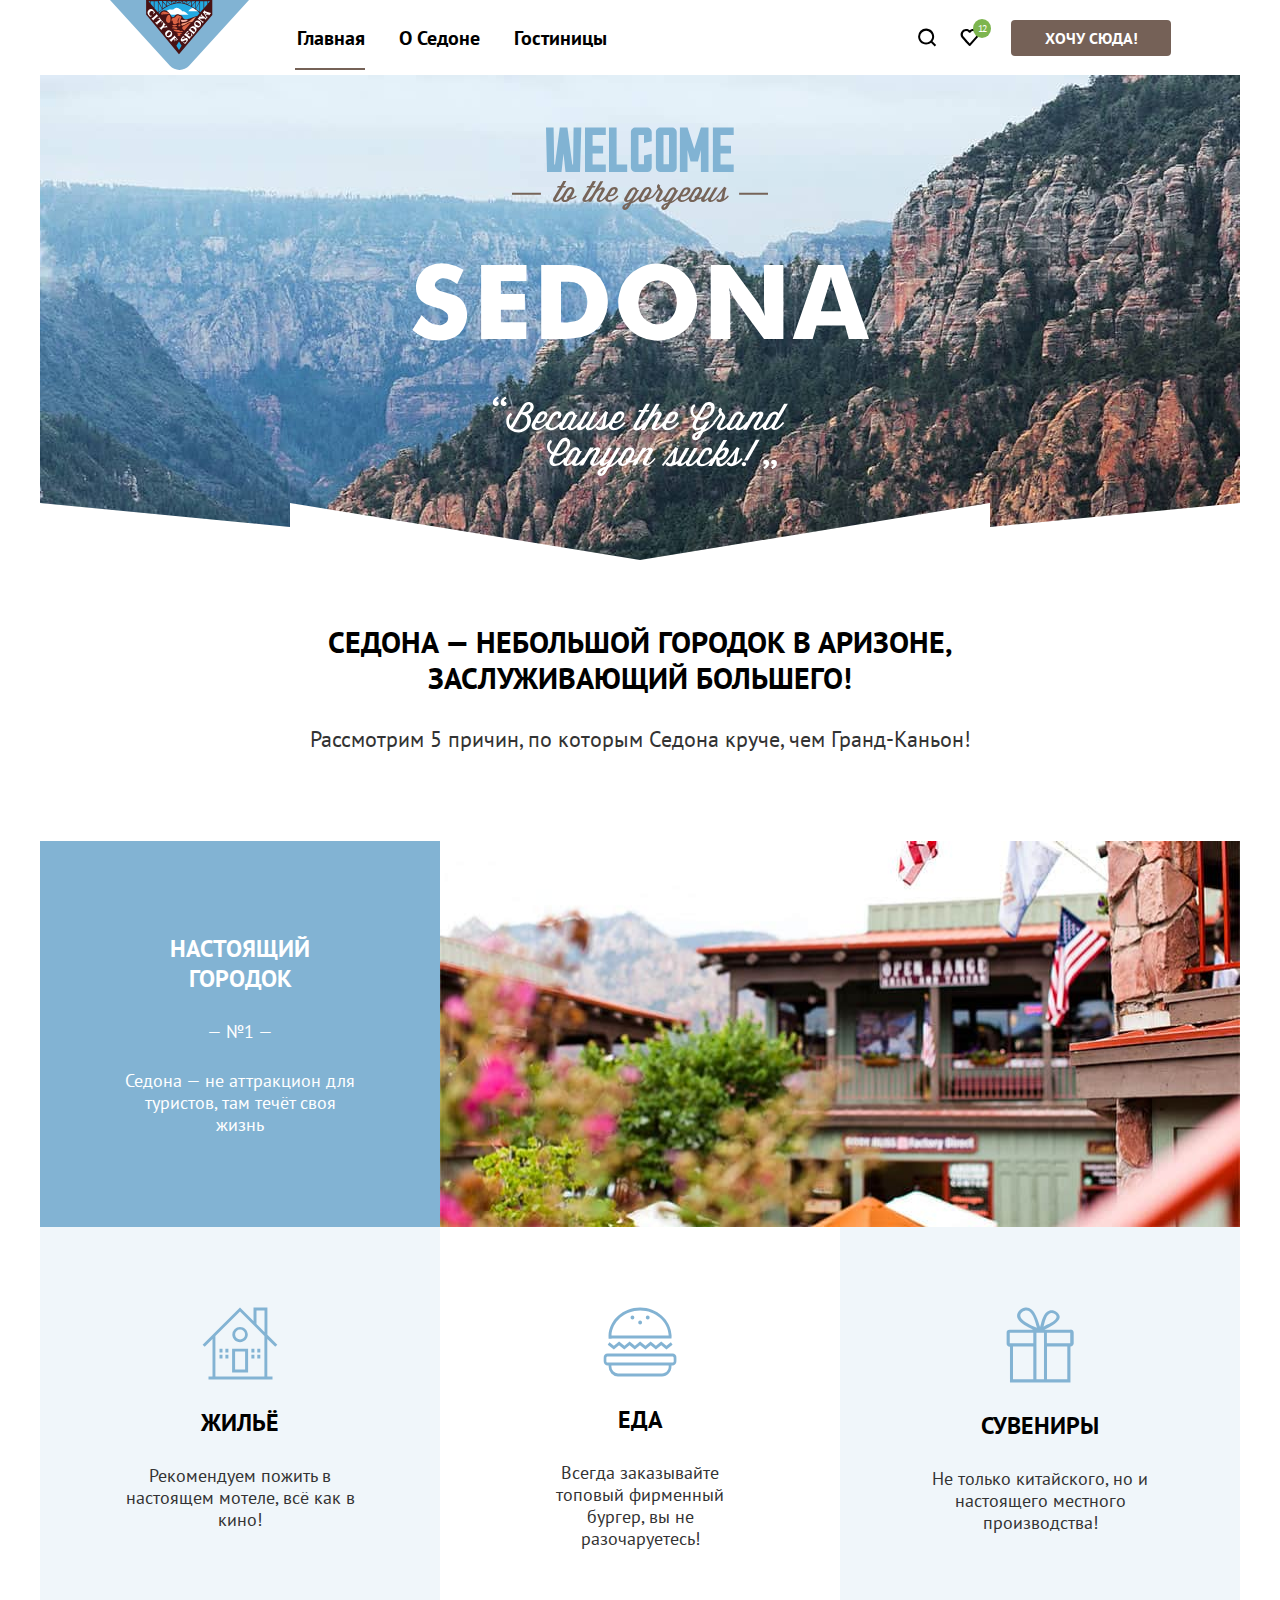
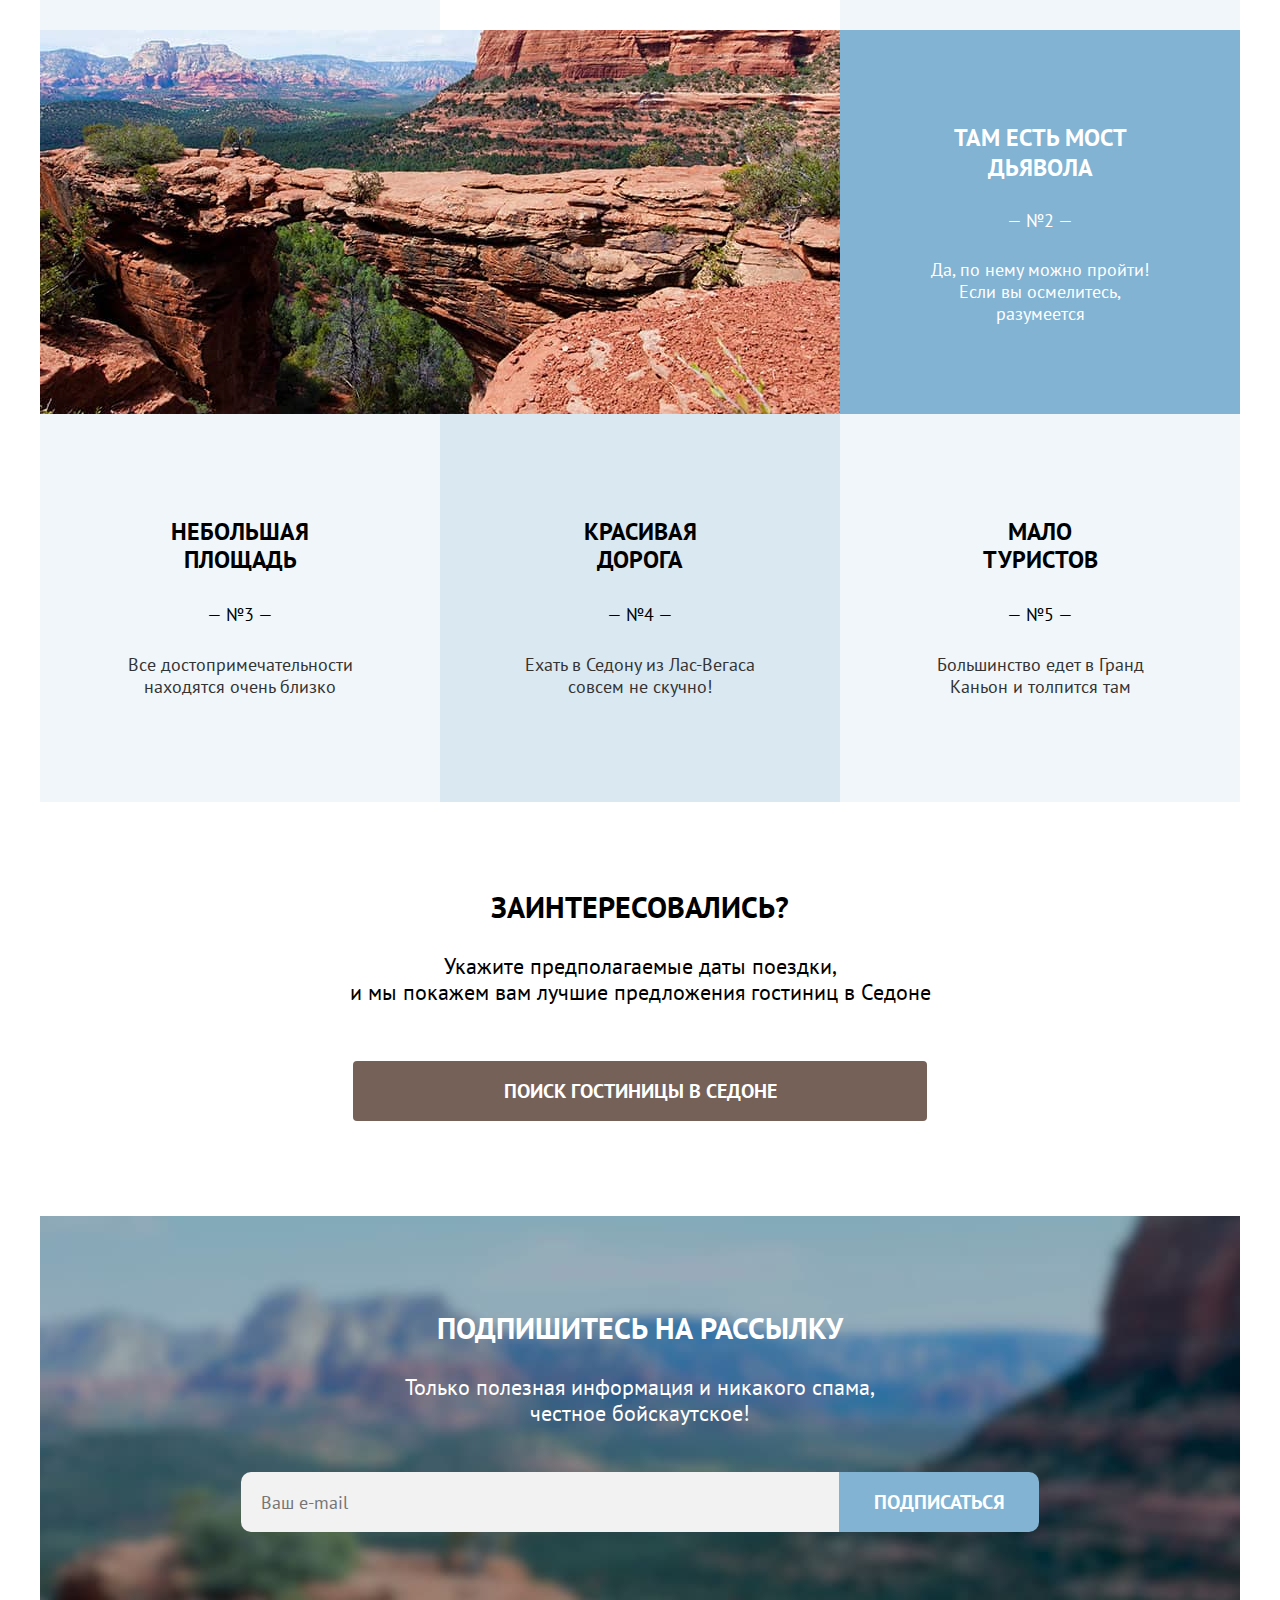
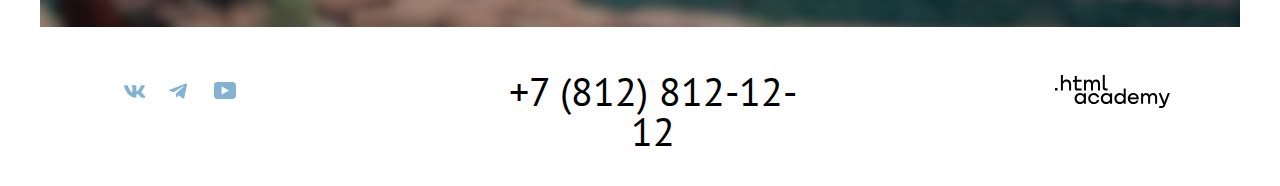
==== 9/index.html @ 60983fd1 ":heavy_check_mark: Сборка #9" ====
<!DOCTYPE html>
<html lang="ru">

<head>
  <meta charset="utf-8">
  <title>HTML Academy: Седона</title>
  <link rel="stylesheet" href="styles/styles.css">
  <link rel="icon" href="../1934689-sedona-34/images/favico.ico/favicon.ico"> <!-- 32×32 -->
  <base href="https://htmlacademy-htmlcss.github.io/1934689-sedona-34/9/">
</head>

<body>

  <!--Шапка-->
  <header class="page-header">

    <!--Навигация-->
    <nav class="navigation">
      <div class="navigation-logo">
        <a href="index.html">
          <span class="visually-hidden">
            логотип-ссылка-на-главную
          </span>

          <!--Лого-->
          <img class="header-logo" src="images/header/logo.svg" title="Логотип-город-седона" width="139" height="70">
        </a>
      </div>
      <ul class="navigation-list">
        <li class="navigation-item">
          <a class="navigation-link navigation-link-current" href="index.html">Главная</a>
        </li>
        <li class="navigation-item">
          <a class="navigation-link" href="about.html">О Седоне</a>
        </li>
        <li class="navigation-item">
          <a class="navigation-link" href="catalog.html">Гостиницы</a>
        </li>
      </ul>
      <ul class="navigation-list navigation-user">
        <li class="navigation-item">
          <a class="navigation-link" href="#">
            <span class=" visually-hidden">Поиск</span>
          </a>
        </li>
        <li class="navigation-item">
          <a class="navigation-link" href="#">
            <span class="link-favorite-amount">
              12
            </span>
            <span class=" visually-hidden">
              Нравится
            </span>
          </a>
        </li>
        <li>
          <a class="button button-navigation" href="#">Хочу сюда!</a>
        </li>
      </ul>
    </nav>
  </header>

  <main class="main-index main-container ">
    <div class="page-container">

      <!--Херо-->

      <div class="index-background" width="1200" height="485">

        <!--Главный заголовок-->

        <h1 class="visually-hidden">Город Седона</h1>

        <img class="main-welcome" src="images/main/hero/welcome.svg" alt="Welcome" width="188" height="46">
        <img class="main-to-the-gorgeus" src="images/main/hero/gorgeous.svg" alt="to-the-gorgeus" width="256"
          height="29">
        <img class="main-sedona" src="images/main/hero/sedona.svg" alt="sedona-becouse-the-grand-canyon-sucks!"
          width="457" height="213">
      </div>

      <!--Приемущества-->
      <section class="adventages-sedona">
        <h2 class="visually-hidden">Преимущества</h2>
        <h3 class="hero-adventages-heading">Седона — небольшой городок в Аризоне,<br>
          заслуживающий большего!</h3>
        <p class="hero-adventages-text">Рассмотрим 5 причин, по которым Седона круче, чем Гранд-Каньон!</p>
        <ol class="adventages-list">
          <li class="adventages adventages-background">
            <div class="adventages-text">
              <h3 class="adventages-title">Настоящий городок</h3>
              <span class="adventages-symbol">— №1 —</span>
              <p class="adventages-description">Седона — не аттракцион для туристов, там течёт своя жизнь</p>
            </div>
            <img class="adventages-photo" src="images/main/Adventages-real-town.jpg" title="улицы города Седона"
              width="800" height="386">
          </li>

          <!--Особенности-->

          <ul class="adventages-features-list">
            <li class="adventages-features-item">
              <img class="features-icon" src="images/main/adventages-icon/housing.svg" title="Жилье" width="76"
                height="73">
              <h3 class="features-title">Жильё</h3>
              <p class="features-description">Рекомендуем пожить в настоящем мотеле,
                всё как в кино!
              </p>
            </li>
            <li class="adventages-features-item">
              <img class="features-icon" src="images/main/adventages-icon/food.svg" title="Еда" width="74" height="70">
              <h3 class="features-title">Еда</h3>
              <p class="features-description">Всегда заказывайте
                топовый фирменный бургер, вы не разочаруетесь!</p>

            </li>
            <li class="adventages-features-item">
              <img class="features-icon" src="images/main/adventages-icon/souvenirs.svg" title="Сувениры" width="68s"
                height="76">
              <h3 class="features-title">Сувениры</h3>
              <p class="features-description">Не только китайского,
                но и настоящего местного производства!
              </p>
            </li>
          </ul>

          <!--Приемущества-->

          <li class="adventages adventages-background">
            <img class="adventages-photo" src="images/main/Adventages-devil's-bridge.jpg"
              title="скального образования в виде моста" width="800" height="384">
            <div class="adventages-text">
              <h3 class="adventages-title">Там есть
                мост дьявола</h3>
              <span class="adventages-symbol">— №2 —</span>
              <p class=" adventages-description">Да, по нему можно пройти! Если вы осмелитесь, разумеется</p>
            </div>
          </li>
          <div class="adventages-black">
            <li class="adventages adventages-item">
              <h3 class="adventages-title-black">Небольшая
                площадь</h3>
              <span class=" adventages-symbol-black">— №3 —</span>
              <p class="adventages-description-black">Все достопримечательности находятся очень близко</p>
            </li>
            <li class="adventages adventages-item">
              <h3 class="adventages-title-black">Красивая<br>
                дорога</h3>
              <span class="adventages-symbol-black">— №4 —</span>
              <p class="adventages-description-black">Ехать в Седону из Лас-Вегаса совсем не скучно!</p>
            </li>
            <li class="adventages adventages-item">
              <h3 class="adventages-title-black">Мало<br>
                туристов</h3>
              <span class="adventages-symbol-black">— №5 —</span>
              <p class="adventages-description-black">Большинство едет в Гранд Каньон и толпится там</p>
            </li>
          </div>
        </ol>
      </section>

      <!--Поиск гостиницы-->

      <section class="Search-hotel">
        <h2 class="Search-hotel-title">Заинтересовались?</h2>
        <p class="Search-hotel-description">Укажите предполагаемые даты поездки,<br>
          и мы покажем вам лучшие предложения гостиниц в Седоне</p>
        <button class="button-hotel-search button">поиск гостиницы в седоне</button>
      </section>

      <!--Подписка-->

      <section class="subscription" width="1200" height="411">
        <h2 class="subscription-title">Подпишитесь на рассылку</h2>
        <p class="subscription-description">Только полезная информация и никакого спама, честное бойскаутское!</p>
        <form class="subscription-form" action="https://echo.htmlacademy.ru/" method="post">
          <label class="visually-hidden" for="subscription-email">Емеил</label>
          <input class="subscription-email" type="email" id="subscription-email" name="subscription-email"
            placeholder="Ваш e-mail">
          <button class="subscription-button" type="submit" name="submit-button"
            value="Подписаться">Подписаться</button>
        </form>
      </section>
    </div>
  </main>

  <!--Подвал-->

  <footer class="page-footer">
    <div class="footer-container">
      <div class="footer-social">
        <ul class="footer-social-list">
          <li class="footer-social-item">
            <a class="footer-social-link" href="#">
              <svg class="footer-social-ico" aria-hidden="true" focusable="false" width="22" height="15" fill="none"
                viewBox="0 0 25 15" xmlns="http://www.w3.org/2000/svg">
                <path fill-rule="evenodd" clip-rule="evenodd"
                  d="M23.4 1.4c.2-.5 0-.9-.7-.9H20c-.6 0-1 .3-1.1.7 0 0-1.3 3.2-3.2 5.3-.7.6-1 .8-1.3.8-.1 0-.4-.2-.4-.7V1.4c0-.6-.2-.9-.7-.9H9.2c-.5 0-.7.3-.7.6 0 .6 1 .8 1 2.5v3.8c0 .8-.1 1-.5 1-.9 0-3-3.2-4.3-6.9-.3-.7-.5-1-1.2-1H1c-.8 0-.9.3-.9.7 0 .7.9 4.1 4.1 8.6 2.2 3 5.3 4.7 8 4.7 1.7 0 2-.4 2-1v-2.3c0-.8 0-.9.6-.9.4 0 1 .2 2.6 1.7 1.8 1.7 2.1 2.5 3.1 2.5H23c.8 0 1.2-.4 1-1.1-.3-.7-1.1-1.8-2.3-3L20 8.5c-.4-.5-.3-.7 0-1.1 0 0 3.2-4.4 3.5-6Z"
                  fill="currentColor" />
              </svg>
              <span class="visually-hidden">Вконтакте</span>
            </a>
          </li>
          <li class="footer-social-item">
            <a class="footer-social-link" href="#">
              <svg class="footer-social-ico" aria-hidden="true" focusable="false" width="18" height="16" fill="none"
                viewBox="0 0 18 16" xmlns="http://www.w3.org/2000/svg">
                <path
                  d="M16.8.6.8 6.7c-1 .5-1 1-.2 1.4l4.1 1.2 9.5-6c.5-.2.9 0 .5.2l-7.6 7-.3 4.2c.4 0 .6-.2.8-.4l2-2 4.1 3c.8.5 1.3.3 1.5-.6L18 1.9C18.2.8 17.5.3 16.8.6Z"
                  fill="currentColor" />
              </svg>
              <span class="visually-hidden">Телеграмм</span>
            </a>
          </li>
          <li class="footer-social-item">
            <a class="footer-social-link" href="#">
              <svg class="footer-social-ico" aria-hidden="true" focusable="false" width="22" height="17" fill="none"
                viewBox="0 0 22 17" xmlns="http://www.w3.org/2000/svg">
                <path
                  d="M18.6 0H3.2C1.3 0 0 1.6 0 3.4v10c0 2 1.3 3.6 3.2 3.6h15.6c1.7 0 3.2-1.6 3.2-3.4V3.4C21.8 1.6 20.5 0 18.6 0Zm-11 12.5v-8l7.4 4-7.3 4Z"
                  fill="currentColor" />
              </svg>
              <span class="visually-hidden">Ютуб</span>
            </a>
          </li>

        </ul>
      </div>
      <div class="footer-contacts">
        <a class="footer-contacts-phone" href="tel:+78128121212">+7 (812) 812-12-12</a>
      </div>
      <a class="footer-logo" href="https://htmlacademy.ru/">
        <svg class="footer-logo-ico" aria-hidden="true" focusable="false" title="логотоип htmlacademy"
          alt="логотип html academy" width="115" height="33" viewBox="0 0 115 33" fill="none"
          xmlns="http://www.w3.org/2000/svg">
          <path
            d="M0 12.9v2.6h2.5v-2.6H0ZM11.6 4.5c-1.6 0-2.8.7-3.6 1.7h-.1V0h-2v15.5h2v-5.3c0-2.1 1.3-3.6 3.3-3.6 1.8 0 2.9 1.4 2.9 3.2v5.7h2V9.4c.1-3-1.8-4.9-4.5-4.9ZM26.6 4.8h-4.8V1.1h-2v3.8h-1.9v2h1.9v6c0 1.7 1 2.7 2.7 2.7h4.1v-2h-3.7c-.7 0-1.1-.4-1.1-1.1V6.8h4.8v-2ZM41.1 4.6c-1.6 0-2.9.8-3.5 2.1h-.1c-.6-1.2-1.8-2.1-3.4-2.1-1.4 0-2.5.8-3.1 1.8h-.1V4.8H29v10.6h2V10c0-2 1-3.5 2.6-3.5 1.5 0 2.4 1 2.4 2.6v6.3h2V9.8c0-2.4 1.4-3.3 2.6-3.3 1.5 0 2.4 1 2.4 2.6v6.3h2V8.9c.1-2.5-1.4-4.3-3.9-4.3ZM47.8 12.7c0 1.7 1 2.7 2.8 2.7h2v-2h-1.7c-.7 0-1.1-.4-1.1-1.1V0h-2v12.7ZM28.9 19.7c-.9-1.1-2.2-1.8-3.9-1.8-3.1 0-5.4 2.3-5.4 5.6s2.3 5.6 5.4 5.6c1.8 0 3-.8 3.8-1.9h.1v1.6h2V18.2h-2v1.5Zm-3.6 7.4c-2.2 0-3.6-1.6-3.6-3.6s1.4-3.6 3.6-3.6 3.6 1.6 3.6 3.6c0 1.9-1.4 3.6-3.6 3.6ZM44.2 22c-.5-2.4-2.6-4.1-5.4-4.1a5.4 5.4 0 0 0-5.6 5.6c0 3.1 2.2 5.6 5.6 5.6 2.8 0 4.9-1.8 5.4-4.2h-2.1a3.4 3.4 0 0 1-3.3 2.3c-2.2 0-3.6-1.6-3.6-3.6s1.4-3.6 3.6-3.6c1.6 0 2.8 1 3.3 2.2h2.1V22ZM55.1 19.7c-.9-1.1-2.2-1.8-3.9-1.8-3.1 0-5.4 2.3-5.4 5.6s2.3 5.6 5.4 5.6c1.8 0 3-.8 3.8-1.9h.1v1.6h2V18.2h-2v1.5Zm-3.6 7.4c-2.2 0-3.6-1.6-3.6-3.6s1.4-3.6 3.6-3.6 3.6 1.6 3.6 3.6c0 1.9-1.5 3.6-3.6 3.6ZM68.7 19.8c-.9-1.1-2.2-1.9-3.9-1.9-3.1 0-5.4 2.3-5.4 5.6s2.2 5.6 5.4 5.6c1.7 0 3-.8 3.8-1.8h.1v1.5h2V13.4h-2v6.4Zm-3.6 7.3c-2.2 0-3.6-1.6-3.6-3.6s1.4-3.6 3.6-3.6 3.6 1.6 3.6 3.6c-.1 2-1.5 3.6-3.6 3.6ZM78.3 17.9c-3.3 0-5.5 2.5-5.5 5.6 0 3 2.1 5.6 5.5 5.6 2.5 0 4.5-1.3 5.2-3.6h-2.1c-.5 1-1.6 1.6-3 1.6-1.9 0-3.3-1.3-3.4-2.9h8.8c.2-3.6-2-6.3-5.5-6.3Zm0 1.9c1.7 0 3 1 3.3 2.6h-6.5c.3-1.5 1.5-2.6 3.2-2.6ZM98.2 17.9c-1.6 0-2.9.8-3.6 2h-.1c-.6-1.2-1.8-2-3.4-2-1.4 0-2.5.7-3.1 1.8v-1.5h-1.9v10.6h2v-5.4c0-2 1-3.4 2.6-3.5 1.5 0 2.4 1 2.4 2.6v6.3h2v-5.6c0-2.4 1.4-3.3 2.6-3.3 1.5 0 2.4 1 2.4 2.6v6.3h2v-6.5c.1-2.6-1.4-4.4-3.9-4.4ZM109.4 27l-3.6-8.9h-2.2l4.8 11.6c-.3.9-.7 1.2-1.7 1.2h-2.5v2h2.5c1.8 0 2.8-.8 3.5-2.6l4.7-12.2h-2.1l-3.4 8.9Z"
            fill="currentColor" />
        </svg>
      </a>
    </div>
  </footer>

  <!--Modal window-->

  <div class="modal-container modal-container-close">
    <div class="modal modal-search">
      <button class="modal-close-button">
        <span class="visually-hidden">Закрыть</span>
      </button>
      <section class="search-form">
        <h2 class="modal-title">Поиск гостиницы в седоне</h2>
        <form class="form-search form-search-show" action="https://echo.htmlacademy.ru" method="post">
          <p class="search-item">
            <label class="title-search" for="search-date-arrival">Дата заезда:</label>
            <input type="text" name="date-arrival" id="search-date-arrival" placeholder="Укажите дату"
              value="1 сентября 2022">
          </p>
          <p class="error-date-arrival">Мы не можем отправить вас в прошлое</p>
          <p class="search-item">
            <label class="title-search" for="search-date-departure">Дата выезда:</label>
            <input type="text" name="date-departure" id="search-date-departure" placeholder="Укажите дату"
              value="1 сентября 2022">
          </p>
          <p class="correct-date-arrival">На эти даты есть свободные номера. Пока есть.</p>

          <div class="quantity-items">
            <p class="quantity-item">
              <label class="title-quantity" for="quantity-field-adults">Взрослые:</label>
            <div class="button-quantity">
              <button class="minus" type="button" aria-label="Уменьшить количество взрослых"></button>

              <input class="total-quantity total-quantity-adults" type="text" name="quantity-adults"
                id="quantity-field-adults" placeholder="2">
              <button class="plus plus-adults" type="button" aria-label="Увеличить количество взрослых"></button>
            </div>
            </p>
            <p class="quantity-item">
              <span class="title-quantity title-quantity-icon">
                <label class="title-quantity quantity-children" for="quantity-field-children">Дети:</label>
                <span class="tooltip">
                  <button class="tooltip-toggle" type="button" aria-labelledby="tooltip-label">
                    <svg class="tooltip-icon" width="3" height="12" viewBox="0 0 3 12" fill="none"
                      xmlns="http://www.w3.org/2000/svg">
                      <path fill-rule="evenodd" clip-rule="evenodd"
                        d="M0.114258 0H2.11426V2H0.114258V0ZM2.11426 12H0.114258V3H2.11426V12Z" fill="currentColor" />
                    </svg>
                  </button>
                  <span class="tooltip-text" role="tooltip" id="tooltip-label">Укажите количество детей, которые будут с
                    вами, возраст которых
                    от 6
                    до 18 лет. Дети до 6 лет размещаются бесплатно.</span>
                </span>
              </span>
            <div class="button-quantity button-quantity-children">
              <button class="minus" type="button" aria-label="Уменьшить количество детей"></button>

              <input class="total-quantity" type="text" name="quantity-children" id="quantity-field-children"
                placeholder="1">
              <button class="plus" type="button" aria-label="Увеличить количество детей"></button>
            </div>

          </div>
          <button class="search-button" type="submit">Найти</button>
        </form>
      </section>
    </div>
  </div>

</body>

</html>
---- 9/styles/styles.css ----
/*
* Prefixed by https://autoprefixer.github.io
* PostCSS: v8.4.14,
* Autoprefixer: v10.4.7
* Browsers: last 4 version
*/

@font-face {
  font-family: "PT Sans";
  font-style: normal;
  font-weight: 400;
  src: url("../fonts/ptsans-400.woff2") format("woff2");
  font-display: swap;
}

@font-face {
  font-family: "PT Sans";
  font-style: normal;
  font-weight: 700;
  src: url("../fonts/ptsans-700.woff2") format("woff2");
  font-display: swap;
}

html {
  height: 100%;
}
body {
  margin: 0;
  display: -webkit-box;
  display: -ms-flexbox;
  display: flex;
  -webkit-box-orient: vertical;
  -webkit-box-direction: normal;
  -ms-flex-direction: column;
  flex-direction: column;
  min-height: 100%;
  font-family: "PT Sans", sans-serif;
  font-size: 18px;
  line-height: 22px;
  color: #333333;
  background-color: #ffffff;
}
h1 {
  margin: 0;
  padding: 0;
}
form input {
  font-family: inherit;
}
form button {
  font-family: inherit;
}
.visually-hidden {
  position: absolute;
  width: 1px;
  height: 1px;
  margin: -1px;
  padding: 0;
  border: 0;
  clip: rect(0 0 0 0);
  overflow: hidden;
}

/* Хедер */

.page-header {
  color: #000000;
  background-color: #ffffff;
}

.navigation-logo {
  display: block;
  z-index: 1;
  width: 140px;
  margin-left: 70px;
}

/*Навигация */

.navigation {
  display: -webkit-box;
  display: -ms-flexbox;
  display: flex;
  width: 1200px;
  min-height: 65px;
  margin: 0 auto;
  padding: 0;
}
.navigation-user {
  margin-left: auto;
  margin-right: 70px;
}

.navigation-list {
  display: -webkit-box;
  display: -ms-flexbox;
  display: flex;
  -ms-flex-wrap: wrap;
  flex-wrap: wrap;
  -webkit-box-align: center;
  -ms-flex-align: center;
  align-items: center;
  width: 600px;
  margin: 0;
  margin-left: 36px;
  padding: 0;
  list-style-type: none;
}
.navigation-user {
  -webkit-box-pack: right;
  -ms-flex-pack: right;
  justify-content: right;
  margin-right: 58px;
}

.navigation-user .navigation-link {
  max-width: 18px;
  max-height: 18px;
}

.navigation-link:hover {
  opacity: 0.6;
}
.navigation-link .nvigaton-item:focus,
.navigation-link:active {
  opacity: 0.2;
}

.nvigaton-item {
  margin-right: auto;
}

.navigation-user .navigation-item:nth-child(1) .navigation-link {
  display: block;
  background-image: url("../images/header/search.svg");
  background-repeat: no-repeat;
  background-position: center;
  margin-right: 8px;
}

.navigation-user .navigation-item:nth-child(2) .navigation-link {
  display: block;
  position: relative;
  background-image: url("../images/header/favorite.svg");
  background-repeat: no-repeat;
  background-position: center;
  margin-right: 25px;
}

.link-favorite-amount {
  position: absolute;
  background-color: #7db54f;
  border-radius: 50%;
  font-family: "PT Sans", sans-serif;
  font-style: normal;
  font-weight: 400;
  font-size: 10px;
  line-height: 13px;
  text-align: center;
  left: 21px;
  color: #ffffff;
  padding: 3px 5px;
  letter-spacing: -0.1em;
  margin-top: -19px;
}

.navigation-link {
  position: relative;
  display: block;
  padding: 19px 12px;
  padding-right: 22px;
  font-family: "PT Sans", sans-serif;
  font-size: 20px;
  line-height: 26px;
  font-weight: 700;
  text-align: center;
  color: #000000;
  background-color: #ffffff;
  text-decoration: none;
}

.navigation-link-current::before {
  position: absolute;
  width: 68px;
  left: 10px;
  right: 305px;
  top: 62px;
  height: 0px;
  border: 1px solid #756257;
  background-color: #756257;
  content: "";
}

.navigation-link-hotels-current::before {
  position: absolute;
  width: 91px;
  top: 63px;
  height: 0px;
  border: 1px solid #756257;
  background-color: #756257;
  content: "";
}

.button {
  display: inline-block;
  padding: 8px 15px;
  background-color: #756157;
  font-family: inherit;
  font-weight: 700;
  font-size: 16px;
  line-height: 20px;
  -webkit-box-align: center;
  -ms-flex-align: center;
  align-items: center;
  text-align: center;
  color: #ffffff;
  background-color: #000000;
  border: none;
  text-decoration: none;
  text-transform: uppercase;
  cursor: pointer;
}

.button-navigation {
  display: inline-block;
  width: 130px;
  height: 20px;
  font-family: "PT Sans", sans-serif;
  font-size: 16px;
  line-height: 20px;
  font-weight: 700;
  -webkit-box-align: center;
  -ms-flex-align: center;
  align-items: center;
  text-align: center;
  color: #ffffff;
  background: #756157;
  text-decoration: none;
  border-radius: 4px;
  text-transform: uppercase;
  margin-right: 11px;
}

.button:hover {
  background: #615048;
}

.button:focus {
  background: #615048;
}

.button:active {
  color: rgba(255, 255, 255, 0.3);
  background: #756157;
}

.button:disabled {
  background: #e5e5e5;
}

.button:disabled:hover {
  background: #e5e5e5;
  outline: none;
  cursor: default;
}

/*Основная страница*/

.main-container {
  -webkit-box-flex: 1;
  -ms-flex-positive: 1;
  flex-grow: 1;
}

.page-container {
  width: 1200px;
  margin: 0 auto;
}

/* Промо */

.index-background {
  position: relative;
  width: 1200px;
  height: 485px;
  color: #000000;
  background-image: url("../images/main/hero/index-background.jpg");
  background-color: #ffffff;
  background-size: 100% auto;
  background-repeat: no-repeat;
  margin-bottom: 64px;
}
.index-background::after {
  position: absolute;
  width: 100%;
  height: 57px;
  background-image: url("../images/main/hero/mask-for-hero.svg");
  bottom: 0;
  background-size: contain;
  background-repeat: no-repeat;
  content: "";
}

.main-welcome {
  display: block;
  margin: 0 auto;
  padding-top: 52px;
  margin-bottom: 8px;
}

.main-to-the-gorgeus {
  display: block;
  margin: 0 auto;
  margin-bottom: 53px;
}

.main-sedona {
  display: block;
  margin: 0 auto;
  padding-bottom: 26px;
}

.adventages-sedona {
  color: #000000;
  background-color: #ffffff;
}

.hero-adventages-heading {
  font-family: "PT Sans", sans-serif;
  font-style: normal;
  font-size: 30px;
  line-height: 36px;
  font-weight: 700;
  text-align: center;
  text-transform: uppercase;
  color: #000000;
  margin: 0;
  padding-bottom: 32px;
}

.hero-adventages-text {
  font-family: "PT Sans", sans-serif;
  font-style: normal;
  font-size: 22px;
  line-height: 23px;
  font-weight: 400;
  text-align: center;
  color: #333333;
  margin: 0;
  padding-bottom: 90px;
}

/*Приемущества белый текст на голубом фоне*/

.adventages {
  display: -webkit-box;
  display: -ms-flexbox;
  display: flex;
  margin: 0;
  padding: 0;
  list-style-type: none;
}

.adventages-list {
  margin: 0;
  padding: 0;
  text-align: center;
  color: #ffffff;
}

.adventages-background {
  color: #ffffff;
  background-color: #82b3d3;
}

.adventages-text {
  padding: 89px 85px;
}

.adventages-title {
  width: 230px;
  font-family: "PT Sans", sans-serif;
  font-style: normal;
  font-size: 24px;
  line-height: 30px;
  font-weight: 700;
  text-align: center;
  text-transform: uppercase;
  color: #ffffff;
  margin: 0;
  padding-top: 4px;
  padding-bottom: 27px;
}

.adventages-symbol {
  font-family: "PT Sans", sans-serif;
  font-style: normal;
  font-weight: 400;
  text-align: center;
  color: #ffffff;
  width: 230px;
}

.adventages-description {
  font-family: "PT Sans", sans-serif;
  font-style: normal;
  font-weight: 400;
  text-align: center;
  color: #ffffff;
  width: 230px;
  margin: 0;
  padding-top: 27px;
}

/*Особенности */

.adventages-features-list {
  display: -webkit-box;
  display: -ms-flexbox;
  display: flex;
  flex-wrap: wrap;
  width: 1200px;
  text-align: center;
  color: #000000;
  margin: 0;
  padding: 0;
  list-style-type: none;
  background-color: rgba(131, 179, 211, 0.12);
}

.adventages-features-item {
  margin: 0;
  padding: 80px 85px;
}

.adventages-features-item:nth-child(2n) {
  color: #000000;
  background-color: #ffffff;
  margin: 0;
  padding: 80px 85px;
}

.features-icon {
  padding-bottom: 24px;
}

.features-title {
  font-family: "PT Sans", sans-serif;
  font-style: normal;
  width: 230px;
  height: 28px;
  margin: 0;
  font-size: 24px;
  line-height: 28px;
  font-weight: 700;
  text-align: center;
  text-transform: uppercase;
  color: #000000;
  padding-bottom: 28px;
}

.features-description {
  flex-wrap: wrap;
  font-family: "PT Sans", sans-serif;
  font-style: normal;
  width: 230px;
  min-height: 63px;
  font-weight: 400;
  text-align: center;
  color: #333333;
  margin: 0;
  padding: 0;
}

/*приемущества черный текст на белом*/

.adventages-black {
  display: -webkit-box;
  display: -ms-flexbox;
  display: flex;
  -webkit-box-orient: horizontal;
  -webkit-box-direction: normal;
  -ms-flex-direction: row;
  flex-direction: row;
  margin: 0 auto;
  padding: 0;
  text-align: center;
  color: #000000;
  width: 1200px;
  background-color: rgba(131, 179, 211, 0.12);
}

.adventages-item {
  -webkit-box-orient: vertical;
  -webkit-box-direction: normal;
  -ms-flex-direction: column;
  flex-direction: column;
  width: 400px;
  margin: 0;
  padding: 104px 85px;
}

.adventages-item:nth-child(2n) {
  color: #000000;
  background-color: rgba(131, 179, 211, 0.2);
  margin: 0;
  padding: 104px 85px;
}

.adventages-title-black {
  width: 230px;
  height: 56px;
  font-family: "PT Sans", sans-serif;
  font-style: normal;
  font-size: 24px;
  line-height: 28px;
  font-weight: 700;
  text-align: center;
  text-transform: uppercase;
  color: #000000;
  margin: 0;
  padding-bottom: 30px;
}
.adventages-symbol-black {
  width: 230px;
  height: 22px;
  font-family: "PT Sans", sans-serif;
  font-style: normal;
  font-weight: 400;
  text-align: center;
  color: #000000;
}

.adventages-description-black {
  width: 230px;
  font-family: "PT Sans", sans-serif;
  font-style: normal;
  font-weight: 400;
  text-align: center;
  color: #333333;
  margin: 0;
  padding-top: 28px;
}

/*Поиск гостиницы*/

.Search-hotel {
  width: 1200px;
  height: 414px;
}

.Search-hotel-title {
  font-family: "PT Sans", sans-serif;
  font-style: normal;
  font-size: 30px;
  line-height: 36px;
  font-weight: 700;
  text-align: center;
  text-transform: uppercase;
  color: #000000;
  margin: 0;
  padding-top: 87px;
  padding-bottom: 28px;
}

.Search-hotel-description {
  font-family: "PT Sans", sans-serif;
  font-style: normal;
  font-size: 22px;
  line-height: 26px;
  font-weight: 400;
  text-align: center;
  color: #000000;
  margin: 0;
  padding-bottom: 56px;
}

.button-hotel-search {
  display: block;
  margin: 0 auto;
  font-family: "PT Sans", sans-serif;
  font-style: normal;
  font-size: 20px;
  line-height: 36px;
  font-weight: 700;
  text-align: center;
  -webkit-box-align: center;
  -ms-flex-align: center;
  align-items: center;
  text-transform: uppercase;
  color: #ffffff;
  width: 574px;
  padding: 12px 15px;
  background: #756157;
  border-radius: 4px;
  border: none;
  margin-bottom: 90px;
  cursor: pointer;
}

/*Подписка на рассылку*/

.subscription {
  display: block;
  width: 1200px;
  height: 411px;
  margin: 0 auto;
  color: #000000;
  background-image: url("../images/main/background.jpg");
  background-color: #ffffff;
  background-size: 100% auto;
  background-repeat: no-repeat;
  padding: 0;
  margin: 0;
}

.subscription-title {
  font-family: "PT Sans", sans-serif;
  font-style: normal;
  font-size: 30px;
  line-height: 36px;
  font-weight: 700;
  text-align: center;
  text-transform: uppercase;
  color: #ffffff;
  padding-top: 94px;
  padding-bottom: 28px;
  margin: 0;
}

.subscription-description {
  width: 475px;
  font-family: "PT Sans", sans-serif;
  font-style: normal;
  font-size: 22px;
  line-height: 26px;
  font-weight: 400;
  text-align: center;
  color: #ffffff;
  margin: 0 auto;
  padding-bottom: 46px;
}

.subscription-form {
  display: block;
  margin: 0 auto;
  text-align: center;
  padding: 0;
}

.subscription-email {
  width: 600px;
  height: 21px;
  font-family: "PT Sans", sans-serif;
  font-style: normal;
  font-weight: 400;
  font-size: 18px;
  line-height: 21px;
  color: #000000;
  background: #f2f2f2;
  border-radius: 10px 0px 0px 10px;
  padding: 20px 20px 19px;
  border: none;
  background: #f2f2f2;
  margin-right: -47px;
  outline: none;
}

.subscription-button {
  font-size: 20px;
  line-height: 36px;
  font-family: "PT Sans", sans-serif;
  font-style: normal;
  font-weight: 700;
  text-align: center;
  color: #ffffff;
  text-transform: uppercase;
  width: 200px;
  height: 60px;
  background-color: #82b3d3;
  border-radius: 0px 10px 10px 0px;
  border: none;
  cursor: pointer;
  padding: 0;
}

.subscription-button:hover {
  background: #68a2ca;
}

.subscription-button:focus {
  background: #68a2ca;
}

.subscription-button:active {
  color: rgba(255, 255, 255, 0.3);
  background: #82b3d3;
}

.subscription-button:disabled {
  background: #e5e5e5;
}

.subscription-button:disabled:hover {
  background: #e5e5e5;
  outline: none;
  cursor: default;
}

/*Подвал основной страницы*/

.footer-container {
  display: -webkit-box;
  display: -ms-flexbox;
  display: flex;
  width: 1209px;
  margin: 0 auto;
}

.footer-social {
  width: 198px;
  padding-top: 55px;
  padding-left: 88px;
  padding-bottom: 48px;
}

.footer-contacts-phone {
  display: inline-block;
  max-width: 400px;
  margin-left: 250px;
  margin-right: 236px;
  font-family: "PT Sans", sans-serif;
  font-style: normal;
  font-size: 40px;
  line-height: 40px;
  font-weight: 400;
  text-align: center;
  text-transform: uppercase;
  color: #000000;
  text-decoration: none;
  width: 331px;
  padding-top: 44px;
  padding-bottom: 35px;
}
.footer-contacts-phone:hover {
  color: #756157;
}

.footer-contacts-phone:focus {
  color: #756157;
}

.footer-contacts-phone:active {
  color: rgba(117, 97, 87, 0.3);
}

.footer-logo {
  display: inline-block;
  width: 115px;
  height: 34px;
  margin-left: auto;
  padding-top: 48px;
  padding-bottom: 38px;
  padding-right: 75px;
  color: #000000;
}

.footer-logo-ico:hover {
  color: #756157;
}
.footer-logo-ico:focus {
  color: #756157;
}

.footer-logo-ico:active {
  color: rgba(117, 97, 87, 0.3);
}

.modal-container {
  position: fixed;
  top: 0;
  left: 0;
  display: -webkit-box;
  display: -ms-flexbox;
  display: flex;
  width: 100%;
  height: 100%;
  background-color: rgba(0, 0, 0, 0.8);
}

/* Открытие и закрытие модального окна*/

.modal-container-close {
  display: none;
}

.modal {
  position: relative;
  margin: auto;
  background: #ffffff;
  -webkit-box-shadow: 0px 25px 50px rgba(0, 0, 0, 0.15);
  box-shadow: 0px 25px 50px rgba(0, 0, 0, 0.15);
  border-radius: 30px;
}

.modal-search {
  width: 715px;
}

/*modal-close-button*/

.modal-close-button {
  position: absolute;
  padding: 0;
  top: 0;
  right: 0;
  width: 53px;
  height: 53px;
  background-color: #f2f2f2;
  border-radius: 50%;
  border: none;
  background-image: url("../images/modal/modal-close.svg");
  background-repeat: no-repeat;
  background-position: center;
  cursor: pointer;
  margin-top: 80px;
  margin-right: 70px;
}

.modal-close-button:hover {
  background-color: #e6e6e6;
}

.modal-close-button:focus {
  background-color: #e6e6e6;
  border: 3px solid #83b3d3;
}

.modal-close-button:active {
  opacity: 0.3;
}

/*modal-title*/

.modal-title {
  margin: 86px 111px 62px 68px;
  font-family: "PT Sans", sans-serif;
  font-style: normal;
  font-weight: 700;
  font-size: 30px;
  line-height: 36px;
  text-transform: uppercase;
  color: #000000;
}

/*modal-form-content*/

.search-item {
  position: relative;
  display: -webkit-box;
  display: -ms-flexbox;
  display: flex;
  -webkit-box-pack: justify;
  -ms-flex-pack: justify;
  justify-content: space-between;
  width: 577px;
  margin: 0 auto;
  margin-bottom: 10px;
}

.title-search {
  width: 158px;
  padding-right: 20px;
  -ms-flex-item-align: center;
  -ms-grid-row-align: center;
  align-self: center;
  font-family: "PT Sans", sans-serif;
  font-style: normal;
  font-weight: 700;
  font-size: 19px;
  line-height: 26px;
  text-transform: capitalize;
  color: #000000;
}

.search-item input {
  display: block;
  width: 420px;
  height: 45px;
  padding-left: 19px;
  padding-right: 42px;
  font-family: "PT Sans", sans-serif;
  font-style: normal;
  font-weight: 400;
  font-size: 18px;
  line-height: 21px;
  -webkit-box-align: center;
  -ms-flex-align: center;
  align-items: center;
  color: #000000;
  border: none;
  background: #f2f2f2;
  background-image: url("../images/modal/modal-calendar.svg");
  background-repeat: no-repeat;
  background-position: center right 15px;
  border: 3px solid transparent;
  border-radius: 4px;
}

.search-item input:hover {
  background-color: #e6e6e6;
}

.search-item input:focus {
  border-color: #83b3d3;
  outline: none;
}

.search-item input:focus:not(:-moz-placeholder-shown) {
  border-color: #000000;
}

.search-item input:focus:not(:-ms-input-placeholder) {
  border-color: #000000;
}

.search-item input:focus:not(:placeholder-shown) {
  border-color: #000000;
}

/* Скрыты по умолчанию ошибка и корректный водд */

.error-date-arrival {
  width: 400px;
  margin: auto 255px;
  margin-bottom: 6px;
  font-family: "PT Sans", sans-serif;
  font-style: normal;
  font-weight: 400;
  font-size: 16px;
  line-height: 21px;
  display: -webkit-box;
  display: -ms-flexbox;
  display: flex;
  -webkit-box-align: end;
  -ms-flex-align: end;
  align-items: flex-end;
  color: #ff5757;
  visibility: hidden;
}

.correct-date-arrival {
  width: 400px;
  margin: auto 255px;
  margin-bottom: 10px;
  font-family: "PT Sans", sans-serif;
  font-style: normal;
  font-weight: 400;
  font-size: 16px;
  line-height: 21px;
  -webkit-box-align: end;
  -ms-flex-align: end;
  align-items: flex-end;
  color: #333333;
  visibility: hidden;
}

.quantity-items {
  display: -webkit-box;
  display: -ms-flexbox;
  display: flex;
  width: 577px;
  margin: 0 auto;
  margin-bottom: 40px;
}

.title-quantity-icon {
  position: relative;
}

.quantity-item {
  display: -webkit-box;
  display: -ms-flexbox;
  display: flex;
  width: 135px;
  height: 50px;
  margin: 0;
}

.quantity-item:nth-child(2) {
  position: relative;
}

/*tooltip*/

.tooltip {
  position: absolute;
  margin-left: 54px;
  height: 54px;
  width: 25px;
  height: 25px;
  border-radius: 50%;
  background-color: #83b3d3;
}

.tooltip-toggle {
  border: none;
  background-color: transparent;
  padding: 0;
  margin: 0;
  display: block;
}

.tooltip-icon {
  position: absolute;
  top: 0;
  left: 0;
  bottom: 0;
  right: 0;
  margin: auto;
  width: 15px;
  height: 15px;
  color: #ffffff;
  display: block;
  margin: auto;
}

.tooltip-toggle:hover .tooltip-icon {
  color: #ffffff;
}

.tooltip-text {
  background-color: #242424;
  color: #ffffff;
  font-size: 14px;
  line-height: 17px;
  font-weight: normal;
  text-transform: none;
  padding: 5px 8px;
  border-radius: 8px;
  display: block;
  width: 160px;
  position: absolute;
  top: 100%;
  margin-bottom: 6px;
  left: 50%;
  -webkit-transform: translateX(-50%);
  -ms-transform: translateX(-50%);
  transform: translateX(-50%);
  z-index: 1;
  display: none;
}

.tooltip-toggle:hover + .tooltip-text,
.tooltip-toggle:focus + .tooltip-text {
  display: block;
}

.tooltip-text:after {
  content: "";
  background-image: url("../images/modal/modal-corner.svg");
  width: 20px;
  height: 6px;
  position: absolute;
  bottom: 100%;
  left: 0;
  right: 0;
  margin-left: auto;
  margin-right: auto;
}

.title-quantity {
  font-family: "PT Sans";
  font-style: normal;
  font-weight: 700;
  font-size: 20px;
  line-height: 26px;
  display: -webkit-box;
  display: -ms-flexbox;
  display: flex;
  -webkit-box-align: center;
  -ms-flex-align: center;
  align-items: center;
  text-transform: capitalize;
  color: #000000;
  margin-right: 20px;
}
.title-quantity-icon {
  margin-left: 56px;
  margin-right: 42px;
}

/*button quantity*/

.button-quantity {
  position: relative;
  display: -webkit-box;
  display: -ms-flexbox;
  display: flex;
  width: 133px;
  height: 50px;
  background: #f2f2f2;
  border-radius: 4px;
  margin-left: 25px;
}

.button-quantity-children {
  margin-left: 20px;
}

.button-quantity button {
  top: 0;
  left: 0;
  bottom: 0;
  right: 0;
  margin: auto;
  width: 25px;
  height: 25px;
  border: none;
  background: transparent;
  border: 3px solid transparent;
  border-radius: 4px;
  cursor: pointer;
  opacity: 0.3;
}
.button-quantity button:hover {
  opacity: 1;
}
.button-quantity button:focus {
  border-color: #83b3d3;
  outline: none;
}
.button-quantity button:active {
  border-color: transparent;
  opacity: 0.2;
}

.button-quantity input {
  display: block;
  width: 38px;
  height: 48px;
  background-color: #f2f2f2;
  text-align: center;
  border: none;
  background: transparent;
}

.minus {
  position: relative;
}

.minus::before {
  position: absolute;
  content: "";
  top: 0;
  left: 0;
  bottom: 0;
  right: 0;
  margin: auto;
  width: 13px;
  height: 1px;
  background-color: #a9a9a9;
}

.plus {
  position: relative;
}

.plus::before {
  position: absolute;
  content: "";
  top: 0;
  left: 0;
  bottom: 0;
  right: 0;
  margin: auto;
  width: 13px;
  height: 1px;
  background-color: #a9a9a9;
}

.plus::after {
  position: absolute;
  content: "";
  top: 0;
  left: 0;
  bottom: 0;
  right: 0;
  margin: auto;
  width: 13px;
  height: 1px;
  background-color: #a9a9a9;
  -webkit-transform: rotate(90deg);
  -ms-transform: rotate(90deg);
  transform: rotate(90deg);
}

.search-button {
  display: block;
  width: 575px;
  height: 60px;
  margin: 0 auto;
  font-family: "PT Sans", sans-serif;
  font-style: normal;
  font-weight: 700;
  font-size: 20px;
  line-height: 36px;
  -webkit-box-align: center;
  -ms-flex-align: center;
  align-items: center;
  text-align: center;
  text-transform: uppercase;
  background: #83b3d3;
  border-radius: 10px;
  color: #ffffff;
  border-radius: 10px;
  border: none;
  cursor: pointer;
  margin-bottom: 70px;
}

.search-button:hover {
  background: #68a2ca;
}

.search-button:focus {
  background: #68a2ca;
  border: 3px solid #756257;
  border-radius: 10px;
}

.search-button:active {
  background-color: #68a2ca;
  border: 3px solid #ffffff;
  color: #ffffff;
  opacity: 0.3;
}

/*Страница Каталога*/

.filter-background {
  flex-wrap: wrap;
  width: 1200px;
  min-height: 403px;
  margin: 0 auto;
  color: #000000;
  background-image: url("../images/catalog/filtres/filtr-catalog.jpg");
  background-color: #ffffff;
  background-size: cover;
  background-repeat: no-repeat;
}

/*Фильтр каталога*/

.inner-filters {
  display: -webkit-box;
  display: -ms-flexbox;
  display: flex;
  margin: 0;
  padding: 0;
}

.inner-filtres-title {
  font-family: "PT Sans", sans-serif;
  font-style: normal;
  width: 495px;
  height: 78px;
  margin-left: 70px;
  font-size: 60px;
  font-weight: 700;
  line-height: 78px;
  -webkit-box-align: center;
  -ms-flex-align: center;
  align-items: center;
  color: #ffffff;
  margin: 0;
  padding: 0;
  padding-top: 35px;
  margin-left: 70px;
  margin-bottom: 10px;
}

.filtres-breadcrambs {
  display: -webkit-box;
  display: -ms-flexbox;
  display: flex;
  width: 110px;
  margin: 0;
  margin-left: 72px;
  padding: 0;
  list-style-type: none;
  margin-bottom: 40px;
  background-image: url("../images/catalog/catalog-arrow/arrow-breadcrambs.svg");
  background-repeat: no-repeat;
  background-size: 6px 8px;
  background-position: center left 22px;
}

.filtres-breadcrambs-item {
  width: 110px;
  font-family: "PT Sans", sans-serif;
  font-style: normal;
  font-size: 16px;
  line-height: 22px;
  font-weight: 400;
  color: #ffffff;
}

.Home-ico {
  padding-right: 10px;
  cursor: pointer;
}

.breadcrambs-link-hotels {
  width: 72px;
  padding-left: 10px;
  cursor: pointer;
}

.breadcrambs-link:hover {
  color: rgba(255, 255, 255, 0.6);
}

.breadcrambs-link:focus {
  color: #ffffff;
}

.breadcrambs-link:active {
  color: rgba(255, 255, 255, 0.3);
}

/*Чекбокс*/

.catalog-filter {
  display: -webkit-box;
  display: -ms-flexbox;
  display: flex;
  padding: 0;
  margin: 0;
}

.left-catalog-filter {
  display: -ms-grid;
  display: grid;
  -ms-grid-columns: 150px 70px 150px;
  grid-template-columns: 150px 150px;
  gap: 70px;
  margin: 0 176px 0 70px;
}

.right-catalog-filter {
  display: -ms-grid;
  display: grid;
  -ms-grid-columns: 288px 70px 160px;
  grid-template-columns: 288px 160px;
  gap: 70px;
  margin-right: 70px;
}
.catalog-filter-group {
  padding: 0;
  width: 220px;
  border: none;
}

.group-type {
  margin-right: 176px;
}

.catalog-filter-title {
  font-family: "PT Sans", sans-serif;
  font-style: normal;
  font-size: 20px;
  line-height: 26px;
  font-weight: 700;
  text-transform: capitalize;
  color: #ffffff;
  margin-bottom: 28px;
  margin-left: -4px;
}

.catalog-filter-list {
  padding: 0;
  margin: 0;
  list-style-type: none;
  margin-left: -1px;
}

.catalog-filter-item {
  font-family: "PT Sans", sans-serif;
  font-style: normal;
  font-weight: 400;
  margin-bottom: 15px;
  color: #ffffff;
}

.filter-item-last {
  padding: 0;
  margin: 0;
}

/*Control*/

.control {
  position: relative;
  display: block;
  margin: 0;
  padding: 0;
  font-weight: 400;
  color: #ffffff;
  padding-left: 40px;
}

/*Mark*/

.control-mark {
  position: absolute;
  top: 1px;
  left: -2px;
  width: 20px;
  height: 20px;
  border-radius: 4px;
  background: #ffffff;
}
.control-input[type="checkbox"]:checked + .control-mark {
  position: absolute;
  width: 12px;
  height: 10px;
  background-image: url("../images/catalog/filtres/cheked.svg");
  background-repeat: no-repeat;
  background-position: center left 5px;
  top: 1px;
  left: -2px;
  width: 20px;
  height: 20px;
  border-radius: 4px;
}

.control:hover .control-mark {
  background: rgba(255, 255, 255, 0.6);
  border-radius: 4px;
}

.control-input:focus + .control-mark {
  background: rgba(255, 255, 255, 0.6);
  outline: 3px solid #83b3d3;
}

.control-input:disabled + .control-mark {
  background: #ffffff;
}

/*probe*/
.control-radio {
  position: relative;
  display: block;
  margin: 0;
  padding: 0;
  font-weight: 400;
  color: #ffffff;
  padding-left: 40px;
}

.control-mark-radio {
  position: absolute;
  top: 1px;
  left: -2px;
  width: 20px;
  height: 20px;
  border-radius: 50%;
  background: #ffffff;
}
.control-input-radio[type="radio"]:checked + .control-mark-radio {
  position: absolute;
  width: 12px;
  height: 10px;
  background-image: url("../images/catalog/filtres/Ellipse-chaked.svg");
  background-repeat: no-repeat;
  background-position: center center;
  top: 1px;
  left: -2px;
  width: 20px;
  height: 20px;
}

.control-radio:hover .control-mark-radio {
  background: rgba(255, 255, 255, 0.6);
}

.control-input-radio:focus + .control-mark-radio {
  background: rgba(255, 255, 255, 0.6);
  outline: 3px solid #83b3d3;
}

.control-inpu-radio:disabled + .control-mark-radio {
  background: #ffffff;
}

/*Label*/

.control-label {
  width: 62px;
  font-weight: 400;
}

.catalog-filter-price {
  padding: 0;
  margin: 0;
  width: 288px;
  height: 148px;
  border: none;
}

.filter-price-title {
  font-family: "PT Sans", sans-serif;
  font-style: normal;
  font-weight: 700;
  font-size: 20px;
  line-height: 26px;
  text-transform: capitalize;
  color: #ffffff;
  padding-inline: 0;
  border: none;
  margin-left: -4px;
}

/*Range*/

.range-scale {
  position: relative;
  height: 4px;
  margin-top: 29px;
  margin-left: -5px;
  border: 4px;
  background-color: rgba(255, 255, 255, 0.3);
}

.range-bar {
  position: absolute;
  height: 4px;
  background-color: #ffffff;
}

.range-toggle {
  position: absolute;
  width: 20px;
  height: 20px;
  background: #ffffff;
  border: none;
  border-radius: 5px;
  cursor: pointer;
}

.range-toggle:hover {
  background: #ffffff;
  -webkit-box-shadow: 0px 4px 10px rgba(0, 0, 0, 0.25);
  box-shadow: 0px 4px 10px rgba(0, 0, 0, 0.25);
  border-radius: 5px;
}

.range-toggle:focus {
  background: #ffffff;
  border: 3px solid #83b3d3;
  -webkit-box-shadow: 0px 4px 10px rgba(0, 0, 0, 0.25);
  box-shadow: 0px 4px 10px rgba(0, 0, 0, 0.25);
  border-radius: 5px;
  outline: none;
}

.range-toggle:active {
  background: #ffffff;
  border: 2px solid #83b3d3;
  -webkit-box-shadow: 0px 7px 15px rgba(0, 0, 0, 0.4);
  box-shadow: 0px 7px 15px rgba(0, 0, 0, 0.4);
  border-radius: 5px;
}

.toggle-min {
  top: -8px;
  left: 0;
}

.toggle-max {
  top: -8px;
  right: -10px;
}

/*range input*/

.range-wrapper-inputs {
  display: -webkit-box;
  display: -ms-flexbox;
  display: flex;
  -webkit-box-pack: center;
  -ms-flex-pack: center;
  justify-content: center;
  margin-top: 32px;
  margin-left: -10px;
}

.catalog-filter-label {
  position: relative;
  color: #ffffff;
  display: -webkit-box;
  display: -ms-flexbox;
  display: flex;
}
.input-left:hover,
.input-right:hover {
  opacity: 0.6;
}
.input-left:focus,
.input-right:focus {
  outline: none;
  -webkit-box-shadow: 0px 0px 0px 3px #81b3d2;
  box-shadow: 0px 0px 0px 3px #81b3d2;
  z-index: 1;
}

.input-left:active,
.input-right:active {
  background: #756257;
}

.range-input {
  width: 122px;
  padding: 13px 0 9px;
  font: inherit;
  color: #ffffff;
  background-color: transparent;
  border: 2px solid #ffffff;
  -webkit-appearance: textfield;
  -moz-appearance: textfield;
  appearance: textfield;
}

.input-left {
  border-radius: 4px 0 0 4px;
  padding-left: 16px;
}

.input-right {
  border-radius: 0 4px 4px 0;
  padding-left: 17px;
}

.input-title-left {
  position: absolute;
  right: 14px;
  bottom: 14px;
  opacity: 0.3;
}
.input-title-right {
  position: absolute;
  right: 15px;
  bottom: 13px;
  opacity: 0.3;
}

.range-input::-webkit-outer-spin-button,
.range-input::-webkit-inner-spin-button {
  -webkit-appearance: none;
  appearance: none;
  margin: 0;
}

.filter-buttons {
  display: -webkit-box;
  display: -ms-flexbox;
  display: flex;
  -webkit-box-orient: vertical;
  -webkit-box-direction: normal;
  -ms-flex-direction: column;
  flex-direction: column;
  -webkit-box-pack: center;
  -ms-flex-pack: center;
  justify-content: center;
}

.catalog-filter-button {
  display: inline-block;
  width: 160px;
  font-family: "PT Sans", sans-serif;
  font-style: normal;
  font-size: 16px;
  line-height: 20px;
  font-weight: 700;
  text-align: center;
  text-transform: uppercase;
  color: #ffffff;
  background-color: #82b3d3;
  height: 48px;
  border-radius: 4px;
  padding: 11px 15px;
  margin-top: 60px;
  margin-bottom: -4px;
  margin-left: -4px;
}

.catalog-filter-button:hover {
  background: #68a2ca;
}

.catalog-filter-button:focus {
  background: #68a2ca;
}

.catalog-filter-button:active {
  background: #82b3d3;
  color: rgba(255, 255, 255, 0.3);
}

.catalog-filter-buttonn:disabled {
  background: #e5e5e5;
}

.catalog-filter-button:disabled:hover {
  background: #e5e5e5;
  outline: none;
  cursor: default;
}

.button-reset {
  width: 160px;
  padding: 5px 30px;
  border: 0;
  margin-top: 15px;
  /*прозрачный фон кнопки для "Сбросить"*/
  background-color: rgba(28, 28, 28, 0);
  font-family: "PT Sans", sans-serif;
  font-style: normal;
  font-size: 16px;
  line-height: 20px;
  font-weight: 400;
  text-align: center;
  color: #ffffff;
  border: 3px solid transparent;
  border-radius: 4px;
  cursor: pointer;
  margin-left: -4px;
}

.button-reset:hover {
  color: #ffffff;
  opacity: 0.6;
}

.button-reset:focus {
  color: #ffffff;
}

.button-reset:active {
  color: #ffffff;
  border-color: #83b3d3;
  opacity: 0.3;
}

/*Гостиниц найдено*/

.result-filtres {
  display: -webkit-box;
  display: -ms-flexbox;
  display: flex;
  -webkit-box-orient: vertical;
  -webkit-box-direction: normal;
  -ms-flex-direction: column;
  flex-direction: column;
  margin: 0;
  padding: 0;
}

.result-filtres-sort-icon {
  width: 160px;
  margin: 0;
  padding: 50px 70px 56px;
}
.result-filtres-sort {
  display: -webkit-box;
  display: -ms-flexbox;
  display: flex;
  list-style-type: none;
}

.result-amont-found-hotels {
  width: 338px;
  font-family: "PT Sans", sans-serif;
  font-style: normal;
  font-size: 30px;
  line-height: 36px;
  font-weight: 700;
  text-align: center;
  text-transform: uppercase;
  color: #000000;
  padding: 63px 192px 81px 72px;
  margin: 0;
}

.select-control {
  font-family: "PT Sans", sans-serif;
  font-style: normal;
  font-weight: 400;
  font-size: 18px;
  line-height: 21px;
  width: 290px;
  height: 50px;
  border: 2px solid #e5e5e5;
  border-radius: 4px;
  margin-top: 54px;
  margin-right: 78px;
  padding: 14px 97px 14px 18px;
  cursor: pointer;
  -webkit-appearance: none;
  -moz-appearance: none;
  appearance: none;
  background-image: url("../images/catalog/catalog-arrow/list-arrow\ .svg");
  background-repeat: no-repeat;
  background-size: 12px 8px;
  background-position: center right 20px;
}

.select-control:hover {
  border: 2px solid #82b3d3;
}

.select-control:focus {
  outline: none;
  border: 2px solid #68a2ca;
}

.select-control:active {
  outline: none;
  border: 2px solid #3f5e72;
}

.select-control:disabled {
  background: #e5e5e5;
  color: rgba(0, 0, 0, 0.3);
}

.select-control:disabled:hover {
  background: #e5e5e5;
  outline: none;
  cursor: default;
}

.card-grid-togle {
  display: -webkit-box;
  display: -ms-flexbox;
  display: flex;
  -webkit-box-align: center;
  -ms-flex-align: center;
  align-items: center;
  -webkit-box-pack: center;
  -ms-flex-pack: center;
  justify-content: center;
  width: 44px;
  height: 44px;
  border: 2px solid #e5e5e5;
  border-radius: 4px;
  margin-right: 8px;
  margin-top: 54px;
  background: #ffffff;
}

.card-grid-togle-current {
  outline: none;
  border: 2px solid #000000;
}

.card-grid-togle:hover {
  border: 2px solid #000000;
}
.card-grid-togle:focus {
  outline: none;
  border: 2px solid #68a2ca;
}
.card-grid-togle:active {
  border: 2px solid #000000;
}

/*Карточки отелей*/

.hotel-card-list {
  display: -ms-grid;
  display: grid;
  -ms-grid-columns: 340px 18px 340px 18px 340px;
  grid-template-columns: repeat(3, 340px);
  padding: 0;
  margin: 0;
  margin-bottom: 82px;
  margin-left: 92px;
  -webkit-column-gap: 18px;
  -moz-column-gap: 18px;
  column-gap: 18px;
  row-gap: 38px;
}

.hotel-card {
  display: -ms-grid;
  display: grid;
  -ms-grid-columns: 140px 16px 140px;
  grid-template-columns: repeat(2, 140px);
  gap: 16px;
}
.hotel-card-link {
  grid-column: 1 / -1;
  text-decoration: none;
  width: 300px;
}

.hotel-card-image {
  -o-object-fit: contain;
  object-fit: contain;
  margin-bottom: 12px;
}

.hotel-card-title {
  font-family: "PT Sans", sans-serif;
  font-style: normal;
  font-size: 24px;
  line-height: 28px;
  font-weight: 700;
  color: #000000;
  margin: 0;
}

.hotel-card-type {
  -ms-grid-column: 1;
  -ms-grid-column-span: 1;
  grid-column: 1 / 2;
  -ms-grid-row: 2;
  -ms-grid-row-span: 1;
  grid-row: 2 / 3;
  width: 140px;
  font-family: "PT Sans", sans-serif;
  font-style: normal;
  font-weight: 400;
  color: #333333;
  padding: 0;
  margin: 0;
}

.hotel-card-price {
  -ms-grid-column: 2;
  -ms-grid-column-span: 1;
  grid-column: 2 / 3;
  -ms-grid-row: 2;
  -ms-grid-row-span: 1;
  grid-row: 2 / 3;
  width: 140px;
  height: 22px;
  font-family: "PT Sans", sans-serif;
  font-style: normal;
  color: #333333;
  margin-left: 3px;
}

.hotel-card-button-more {
  -ms-grid-column: 1;
  -ms-grid-column-span: 1;
  grid-column: 1 / 2;
  -ms-grid-row: 3;
  -ms-grid-row-span: 1;
  grid-row: 3 / 4;
  font-family: "PT Sans", sans-serif;
  font-style: normal;
  font-size: 16px;
  line-height: 20px;
  font-weight: 700;
  text-align: center;
  text-decoration: none;
  text-transform: uppercase;
  color: #ffffff;
  background: #756157;
  border-radius: 4px;
}

.button-favorites {
  width: 144px;
  height: 36px;
  font-family: "PT Sans", sans-serif;
  font-style: normal;
  font-size: 16px;
  line-height: 20px;
  font-weight: 700;
  text-align: center;
  text-transform: uppercase;
  color: #ffffff;
  background-color: #82b3d3;
  border-radius: 4px;
  margin-left: 3px;
}

.button-favorites:hover {
  background: #68a2ca;
}

.button-favorites:focus {
  background: #68a2ca;
}

.button-favorites:active {
  background: #82b3d3;
  color: rgba(255, 255, 255, 0.3);
}

.button:disabled {
  background: #e5e5e5;
}

.button:disabled:hover {
  background: #e5e5e5;
  outline: none;
  cursor: default;
}

.favorites-current {
  width: 140px;
  height: 37px;
  font-family: "PT Sans", sans-serif;
  font-style: normal;
  font-size: 16px;
  line-height: 20px;
  font-weight: 700;
  text-align: center;
  text-transform: uppercase;
  color: #ffffff;
  background-color: #7db54f;
  border-radius: 4px;
}
.hotel-one-stars {
  grid-column: -3 /-2;
  background-image: url("../images/catalog/hotel-cards/Stars-Rating.svg");
  background-size: 18px;
  background-repeat: space;
  width: 35px;
  -ms-grid-row-align: center;
  align-self: center;
  padding: 10px 0px;
}
.hotel-two-stars {
  grid-column: -3 /-2;
  background-image: url("../images/catalog/hotel-cards/Stars-Rating.svg");
  background-size: 18px;
  background-repeat: space;
  width: 42px;
  -ms-grid-row-align: center;
  align-self: center;
  padding: 10px 0px;
}
.hotel-three-stars {
  grid-column: -3 /-2;
  background-image: url("../images/catalog/hotel-cards/Stars-Rating.svg");
  background-size: 18px;
  background-repeat: space;
  width: 66px;
  -ms-grid-row-align: center;
  align-self: center;
  padding: 10px 0px;
}
.hotel-four-stars {
  grid-column: -3 /-2;
  background-image: url("../images/catalog/hotel-cards/Stars-Rating.svg");
  background-size: 18px;
  background-repeat: space;
  width: 89px;
  -ms-grid-row-align: center;
  align-self: center;
  padding: 10px 0px;
}
.hotel-five-stars {
  grid-column: -3 /-2;
  background-image: url("../images/catalog/hotel-cards/Stars-Rating.svg");
  background-size: 18px;
  background-repeat: space;
  width: 35px;
  -ms-grid-row-align: center;
  align-self: center;
  padding: 10px 0px;
}

.hotel-card-rate {
  grid-column: -2 /-1;
  display: inline-block;
  width: 100px;
  height: 21px;
  font-family: "PT Sans", sans-serif;
  font-style: normal;
  font-size: 16px;
  line-height: 20px;
  font-weight: 400;
  text-align: center;
  text-transform: uppercase;
  color: #333333;
  background-color: #f2f2f2;
  padding: 8px 24px;
  border-radius: 4px;
}

/*Дивидер*/

.divider-6 {
  margin: 0 auto;
  width: 1055px;
  top: 1097px;
  left: 1128px;
  border: 1px solid #e6e6e6;
  -webkit-transform: rotate(180deg);
  -ms-transform: rotate(180deg);
  transform: rotate(180deg);
}

/* Пагинация и количество отелей на странице*/

.pagination-info {
  display: -webkit-box;
  display: -ms-flexbox;
  display: flex;
  margin: 0 auto;
  width: 1049px;
  padding-bottom: 25px;
  padding-top: 30px;
}

.pagination {
  display: -webkit-box;
  display: -ms-flexbox;
  display: flex;
  width: 400px;
  margin: 0;
  padding: 0;
  list-style-type: none;
}

.pagination-item {
  width: 60px;
  height: 60px;
  margin-right: 7px;
}

.pagination-item:nth-child(6) {
  margin: 0;
}

.pagination-link {
  display: block;
  font-family: "PT Sans", sans-serif;
  font-style: normal;
  font-size: 20px;
  line-height: 60px;
  font-weight: 700;
  -webkit-box-align: center;
  -ms-flex-align: center;
  align-items: center;
  text-align: center;
  color: #ffffff;
  text-transform: uppercase;
  background-color: #82b3d3;
  border-radius: 4px;
  cursor: pointer;
}

.pagination-current {
  background-color: #f2f2f2;
  color: #000000;
}
.pagination-link:hover {
  background: #68a2ca;
}

.pagination-link:focus {
  background: #68a2ca;
}

.pagination-link:active {
  background: #82b3d3;
  color: rgba(255, 255, 255, 0.3);
}

.amount-cards {
  font-family: "PT Sans", sans-serif;
  font-style: normal;
  font-weight: 400;
  width: 175px;
  height: 22px;
  margin-left: auto;
  color: #333333;
  padding-top: 20px;
}

.select-amount-cards {
  width: 10px;
  height: 21px;
  font-family: "PT Sans", sans-serif;
  font-style: normal;
  font-weight: 400;
  width: 160px;
  height: 48px;
  margin-right: -4px;
  margin-left: 51px;
  margin-top: 7px;
  padding: 12px 100px 12px 16px;
  cursor: pointer;
  -webkit-appearance: none;
  -moz-appearance: none;
  appearance: none;
  background-image: url("../images/catalog/catalog-arrow/list-arrow\ .svg");
  background-repeat: no-repeat;
  background-size: 12px 8px;
  background-position: center right 17px;
  border: 2px solid #e5e5e5;
  border-radius: 4px;
  outline: none;
}

.select-amount-cards:hover {
  border: 2px solid #82b3d3;
}

.select-amount-cards:focus {
  outline: none;
  border: 2px solid #68a2ca;
}

.select-amount-cards:active {
  outline: none;
  border: 2px solid #3f5e72;
}

.select-amount-cards:disabled {
  background: #e5e5e5;
  color: rgba(0, 0, 0, 0.3);
}

.select-amount-cards:disabled:hover {
  background: #e5e5e5;
  outline: none;
  cursor: default;
}

/*подписка на странице каталога*/

.inner-subscription {
  display: block;
  width: 1200px;
  height: 411px;
  margin: 0 auto;
  color: #000000;
  background-color: #ffffff;
  background-size: 100% auto;
  background-repeat: no-repeat;
  padding: 0;
  margin: 0;
}

.inner-subscription-title {
  font-family: "PT Sans", sans-serif;
  font-style: normal;
  font-size: 30px;
  line-height: 36px;
  font-weight: 700;
  text-align: center;
  text-transform: uppercase;
  color: #000000;
  margin: 0;
  padding-top: 94px;
  padding-bottom: 30px;
}

.inner-subscription-description {
  width: 475px;
  height: 52px;
  font-family: "PT Sans", sans-serif;
  font-style: normal;
  font-size: 22px;
  line-height: 26px;
  font-weight: 400;
  text-align: center;
  color: #000000;
  margin: 0 auto;
  padding-bottom: 46px;
}

.inner-subscription-form {
  display: block;
  margin: 0 auto;
  text-align: center;
  -ms-flex-line-pack: center;
  align-content: center;

  padding: 0;
}

.inner-subscription-email {
  width: 742px;
  height: 20px;
  font-family: "PT Sans", sans-serif;
  font-style: normal;
  font-weight: 400;
  font-size: 18px;
  line-height: 21px;
  color: #000000;
  background: #f2f2f2;
  border-radius: 10px 0px 0px 10px;
  padding: 20px 20px 20px;
  border: none;
  background: #f2f2f2;
  margin-right: -190px;
  outline: none;
}

/*Подвал*/

.footer-social-item {
  width: 22px;
  height: 16px;
  margin-right: 23px;
}
.footer-social-ico {
  color: #83b3d3;
}
.footer-social-ico:hover {
  color: #68a2ca;
}

.footer-social-ico:focus {
  color: #68a2ca;
  outline: none;
}

.footer-social-ico:active {
  color: rgba(104, 162, 202, 0.3);
}

.footer-social-ico:disabled:hover {
  background: #e5e5e5;
  outline: none;
  cursor: default;
}
.footer-social-item:nth-child(3n) {
  margin-right: 0;
}

.footer-social-list {
  display: -webkit-box;
  display: -ms-flexbox;
  display: flex;
  -ms-flex-wrap: wrap;
  flex-wrap: wrap;
  padding: 0;
  margin: 0;
  list-style-type: none;
}
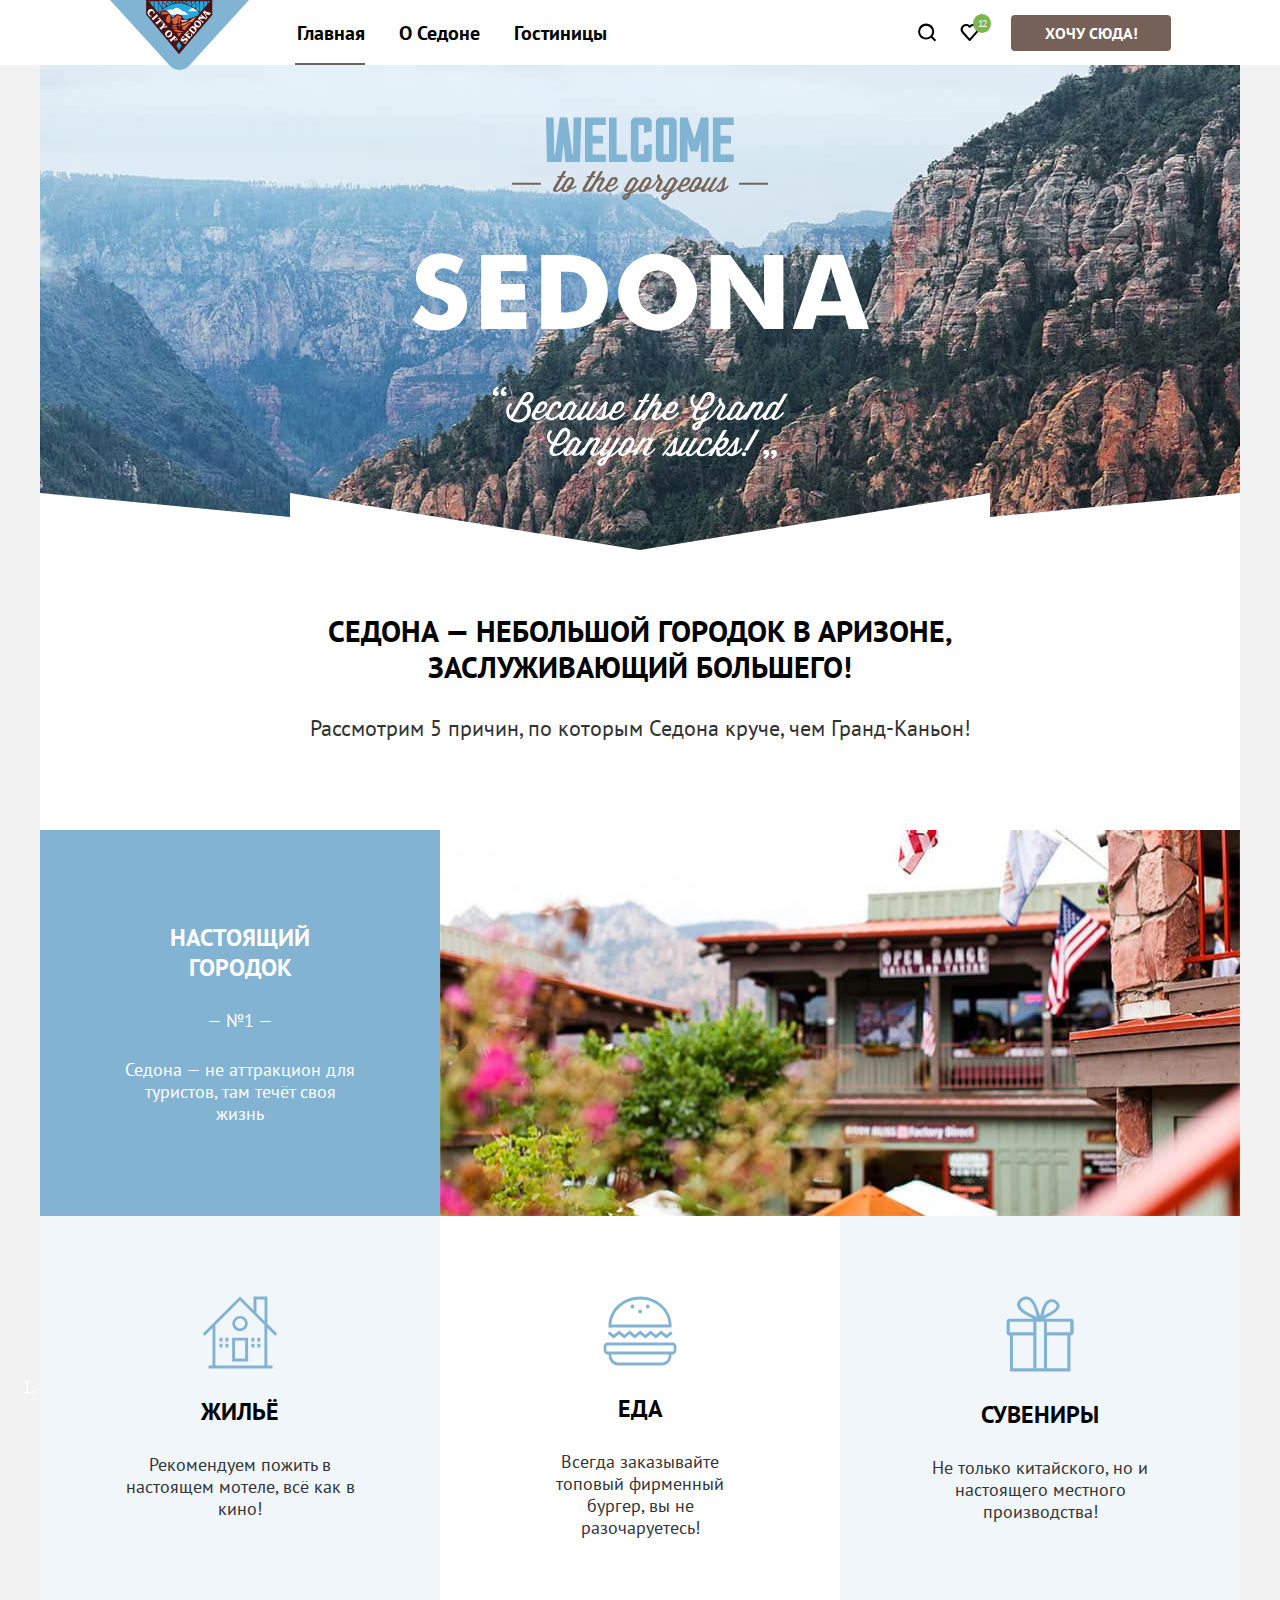
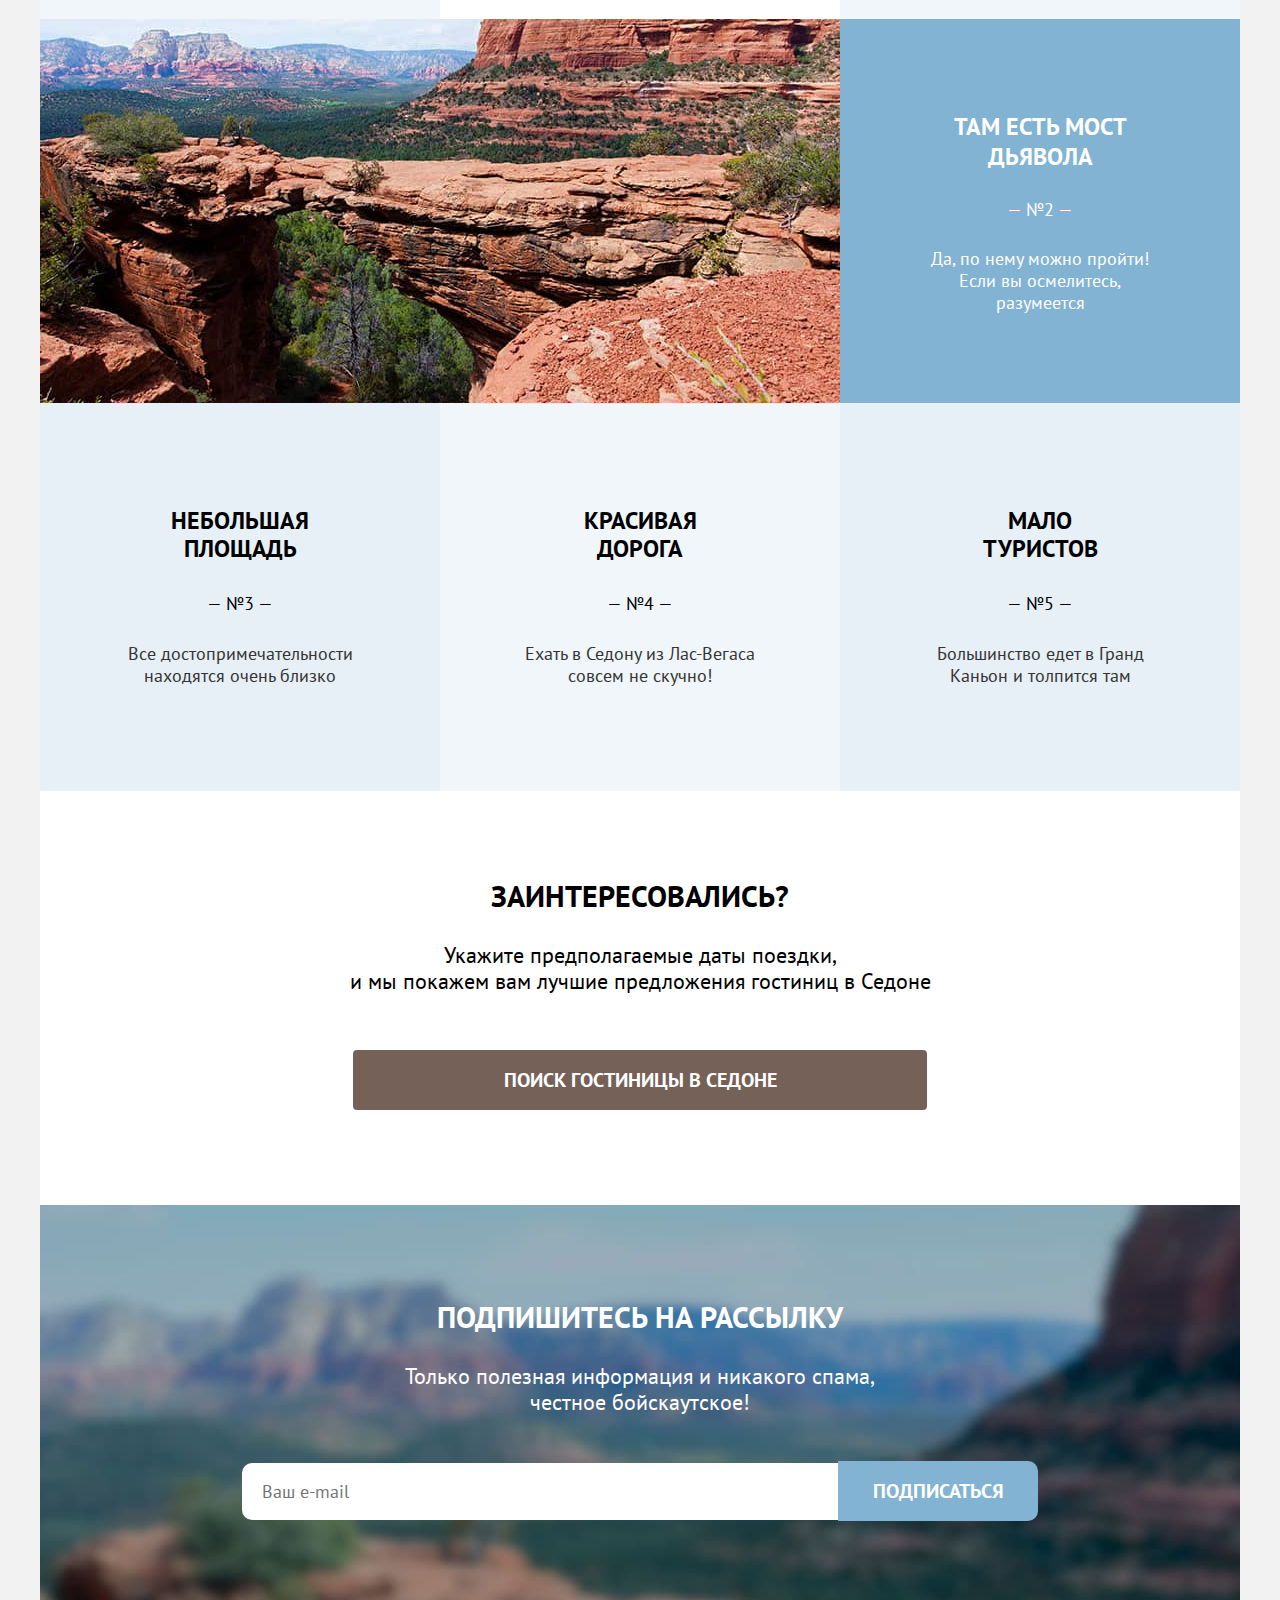
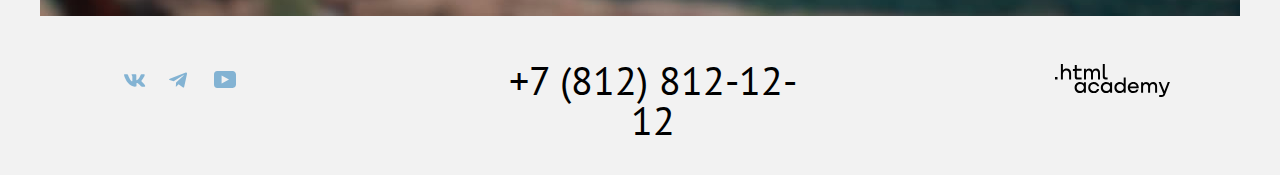
==== commit 3921369e: ":heavy_check_mark: Сборка #9" ====
--- a/9/index.html
+++ b/9/index.html
@@ -8,6 +8,7 @@
   <link rel="icon" href="../1934689-sedona-34/images/favico.ico/favicon.ico"> <!-- 32×32 -->
   <base href="https://htmlacademy-htmlcss.github.io/1934689-sedona-34/9/">
 </head>
+
 
 <body>
 
@@ -54,7 +55,7 @@
           </a>
         </li>
         <li>
-          <a class="button button-navigation" href="#">Хочу сюда!</a>
+          <button class="button button-navigation">Хочу сюда!</button>
         </li>
       </ul>
     </nav>
@@ -65,7 +66,7 @@
 
       <!--Херо-->
 
-      <div class="index-background" width="1200" height="485">
+      <div class="index-background">
 
         <!--Главный заголовок-->
 
@@ -96,32 +97,33 @@
           </li>
 
           <!--Особенности-->
-
-          <ul class="adventages-features-list">
-            <li class="adventages-features-item">
-              <img class="features-icon" src="images/main/adventages-icon/housing.svg" title="Жилье" width="76"
-                height="73">
-              <h3 class="features-title">Жильё</h3>
-              <p class="features-description">Рекомендуем пожить в настоящем мотеле,
-                всё как в кино!
-              </p>
-            </li>
-            <li class="adventages-features-item">
-              <img class="features-icon" src="images/main/adventages-icon/food.svg" title="Еда" width="74" height="70">
-              <h3 class="features-title">Еда</h3>
-              <p class="features-description">Всегда заказывайте
-                топовый фирменный бургер, вы не разочаруетесь!</p>
-
-            </li>
-            <li class="adventages-features-item">
-              <img class="features-icon" src="images/main/adventages-icon/souvenirs.svg" title="Сувениры" width="68s"
-                height="76">
-              <h3 class="features-title">Сувениры</h3>
-              <p class="features-description">Не только китайского,
-                но и настоящего местного производства!
-              </p>
-            </li>
-          </ul>
+          <li>
+            <ul class="adventages-features-list">
+              <li class="adventages-features-item">
+                <img class="features-icon" src="images/main/adventages-icon/housing.svg" title="Жилье" width="76"
+                  height="73">
+                <h3 class="features-title">Жильё</h3>
+                <p class="features-description">Рекомендуем пожить в настоящем мотеле,
+                  всё как в кино!
+                </p>
+              </li>
+              <li class="adventages-features-item">
+                <img class="features-icon" src="images/main/adventages-icon/food.svg" title="Еда" width="74"
+                  height="70">
+                <h3 class="features-title">Еда</h3>
+                <p class="features-description">Всегда заказывайте
+                  топовый фирменный бургер, вы не разочаруетесь!</p>
+              </li>
+              <li class="adventages-features-item">
+                <img class="features-icon" src="images/main/adventages-icon/souvenirs.svg" title="Сувениры" width="68"
+                  height="76">
+                <h3 class="features-title">Сувениры</h3>
+                <p class="features-description">Не только китайского,
+                  но и настоящего местного производства!
+                </p>
+              </li>
+            </ul>
+          </li>
 
           <!--Приемущества-->
 
@@ -135,26 +137,26 @@
               <p class=" adventages-description">Да, по нему можно пройти! Если вы осмелитесь, разумеется</p>
             </div>
           </li>
-          <div class="adventages-black">
-            <li class="adventages adventages-item">
-              <h3 class="adventages-title-black">Небольшая
-                площадь</h3>
-              <span class=" adventages-symbol-black">— №3 —</span>
-              <p class="adventages-description-black">Все достопримечательности находятся очень близко</p>
-            </li>
-            <li class="adventages adventages-item">
-              <h3 class="adventages-title-black">Красивая<br>
-                дорога</h3>
-              <span class="adventages-symbol-black">— №4 —</span>
-              <p class="adventages-description-black">Ехать в Седону из Лас-Вегаса совсем не скучно!</p>
-            </li>
-            <li class="adventages adventages-item">
-              <h3 class="adventages-title-black">Мало<br>
-                туристов</h3>
-              <span class="adventages-symbol-black">— №5 —</span>
-              <p class="adventages-description-black">Большинство едет в Гранд Каньон и толпится там</p>
-            </li>
-          </div>
+
+
+          <li class="adventages adventages-item adventages-item--small">
+            <h3 class="adventages-title-black">Небольшая
+              площадь</h3>
+            <span class=" adventages-symbol-black">— №3 —</span>
+            <p class="adventages-description-black">Все достопримечательности находятся очень близко</p>
+          </li>
+          <li class="adventages adventages-item adventages-item--small">
+            <h3 class="adventages-title-black">Красивая<br>
+              дорога</h3>
+            <span class="adventages-symbol-black">— №4 —</span>
+            <p class="adventages-description-black">Ехать в Седону из Лас-Вегаса совсем не скучно!</p>
+          </li>
+          <li class="adventages adventages-item adventages-item--small">
+            <h3 class="adventages-title-black">Мало<br>
+              туристов</h3>
+            <span class="adventages-symbol-black">— №5 —</span>
+            <p class="adventages-description-black">Большинство едет в Гранд Каньон и толпится там</p>
+          </li>
         </ol>
       </section>
 
@@ -169,7 +171,7 @@
 
       <!--Подписка-->
 
-      <section class="subscription" width="1200" height="411">
+      <section class="subscription">
         <h2 class="subscription-title">Подпишитесь на рассылку</h2>
         <p class="subscription-description">Только полезная информация и никакого спама, честное бойскаутское!</p>
         <form class="subscription-form" action="https://echo.htmlacademy.ru/" method="post">
@@ -190,7 +192,7 @@
       <div class="footer-social">
         <ul class="footer-social-list">
           <li class="footer-social-item">
-            <a class="footer-social-link" href="#">
+            <a class="footer-social-link" href="https://vk.com/htmlacademy">
               <svg class="footer-social-ico" aria-hidden="true" focusable="false" width="22" height="15" fill="none"
                 viewBox="0 0 25 15" xmlns="http://www.w3.org/2000/svg">
                 <path fill-rule="evenodd" clip-rule="evenodd"
@@ -201,7 +203,7 @@
             </a>
           </li>
           <li class="footer-social-item">
-            <a class="footer-social-link" href="#">
+            <a class="footer-social-link" href="https://t.me/htmlacademy">
               <svg class="footer-social-ico" aria-hidden="true" focusable="false" width="18" height="16" fill="none"
                 viewBox="0 0 18 16" xmlns="http://www.w3.org/2000/svg">
                 <path
@@ -212,7 +214,7 @@
             </a>
           </li>
           <li class="footer-social-item">
-            <a class="footer-social-link" href="#">
+            <a class="footer-social-link" href="https://youtube.com/user/htmlacademyru">
               <svg class="footer-social-ico" aria-hidden="true" focusable="false" width="22" height="17" fill="none"
                 viewBox="0 0 22 17" xmlns="http://www.w3.org/2000/svg">
                 <path
@@ -229,9 +231,8 @@
         <a class="footer-contacts-phone" href="tel:+78128121212">+7 (812) 812-12-12</a>
       </div>
       <a class="footer-logo" href="https://htmlacademy.ru/">
-        <svg class="footer-logo-ico" aria-hidden="true" focusable="false" title="логотоип htmlacademy"
-          alt="логотип html academy" width="115" height="33" viewBox="0 0 115 33" fill="none"
-          xmlns="http://www.w3.org/2000/svg">
+        <svg class="footer-logo-ico" aria-hidden="true" focusable="false" width="115" height="33" viewBox="0 0 115 33"
+          fill="none" xmlns="http://www.w3.org/2000/svg">
           <path
             d="M0 12.9v2.6h2.5v-2.6H0ZM11.6 4.5c-1.6 0-2.8.7-3.6 1.7h-.1V0h-2v15.5h2v-5.3c0-2.1 1.3-3.6 3.3-3.6 1.8 0 2.9 1.4 2.9 3.2v5.7h2V9.4c.1-3-1.8-4.9-4.5-4.9ZM26.6 4.8h-4.8V1.1h-2v3.8h-1.9v2h1.9v6c0 1.7 1 2.7 2.7 2.7h4.1v-2h-3.7c-.7 0-1.1-.4-1.1-1.1V6.8h4.8v-2ZM41.1 4.6c-1.6 0-2.9.8-3.5 2.1h-.1c-.6-1.2-1.8-2.1-3.4-2.1-1.4 0-2.5.8-3.1 1.8h-.1V4.8H29v10.6h2V10c0-2 1-3.5 2.6-3.5 1.5 0 2.4 1 2.4 2.6v6.3h2V9.8c0-2.4 1.4-3.3 2.6-3.3 1.5 0 2.4 1 2.4 2.6v6.3h2V8.9c.1-2.5-1.4-4.3-3.9-4.3ZM47.8 12.7c0 1.7 1 2.7 2.8 2.7h2v-2h-1.7c-.7 0-1.1-.4-1.1-1.1V0h-2v12.7ZM28.9 19.7c-.9-1.1-2.2-1.8-3.9-1.8-3.1 0-5.4 2.3-5.4 5.6s2.3 5.6 5.4 5.6c1.8 0 3-.8 3.8-1.9h.1v1.6h2V18.2h-2v1.5Zm-3.6 7.4c-2.2 0-3.6-1.6-3.6-3.6s1.4-3.6 3.6-3.6 3.6 1.6 3.6 3.6c0 1.9-1.4 3.6-3.6 3.6ZM44.2 22c-.5-2.4-2.6-4.1-5.4-4.1a5.4 5.4 0 0 0-5.6 5.6c0 3.1 2.2 5.6 5.6 5.6 2.8 0 4.9-1.8 5.4-4.2h-2.1a3.4 3.4 0 0 1-3.3 2.3c-2.2 0-3.6-1.6-3.6-3.6s1.4-3.6 3.6-3.6c1.6 0 2.8 1 3.3 2.2h2.1V22ZM55.1 19.7c-.9-1.1-2.2-1.8-3.9-1.8-3.1 0-5.4 2.3-5.4 5.6s2.3 5.6 5.4 5.6c1.8 0 3-.8 3.8-1.9h.1v1.6h2V18.2h-2v1.5Zm-3.6 7.4c-2.2 0-3.6-1.6-3.6-3.6s1.4-3.6 3.6-3.6 3.6 1.6 3.6 3.6c0 1.9-1.5 3.6-3.6 3.6ZM68.7 19.8c-.9-1.1-2.2-1.9-3.9-1.9-3.1 0-5.4 2.3-5.4 5.6s2.2 5.6 5.4 5.6c1.7 0 3-.8 3.8-1.8h.1v1.5h2V13.4h-2v6.4Zm-3.6 7.3c-2.2 0-3.6-1.6-3.6-3.6s1.4-3.6 3.6-3.6 3.6 1.6 3.6 3.6c-.1 2-1.5 3.6-3.6 3.6ZM78.3 17.9c-3.3 0-5.5 2.5-5.5 5.6 0 3 2.1 5.6 5.5 5.6 2.5 0 4.5-1.3 5.2-3.6h-2.1c-.5 1-1.6 1.6-3 1.6-1.9 0-3.3-1.3-3.4-2.9h8.8c.2-3.6-2-6.3-5.5-6.3Zm0 1.9c1.7 0 3 1 3.3 2.6h-6.5c.3-1.5 1.5-2.6 3.2-2.6ZM98.2 17.9c-1.6 0-2.9.8-3.6 2h-.1c-.6-1.2-1.8-2-3.4-2-1.4 0-2.5.7-3.1 1.8v-1.5h-1.9v10.6h2v-5.4c0-2 1-3.4 2.6-3.5 1.5 0 2.4 1 2.4 2.6v6.3h2v-5.6c0-2.4 1.4-3.3 2.6-3.3 1.5 0 2.4 1 2.4 2.6v6.3h2v-6.5c.1-2.6-1.4-4.4-3.9-4.4ZM109.4 27l-3.6-8.9h-2.2l4.8 11.6c-.3.9-.7 1.2-1.7 1.2h-2.5v2h2.5c1.8 0 2.8-.8 3.5-2.6l4.7-12.2h-2.1l-3.4 8.9Z"
             fill="currentColor" />
@@ -264,17 +265,17 @@
           <p class="correct-date-arrival">На эти даты есть свободные номера. Пока есть.</p>
 
           <div class="quantity-items">
-            <p class="quantity-item">
+            <div class="quantity-item">
               <label class="title-quantity" for="quantity-field-adults">Взрослые:</label>
-            <div class="button-quantity">
-              <button class="minus" type="button" aria-label="Уменьшить количество взрослых"></button>
-
-              <input class="total-quantity total-quantity-adults" type="text" name="quantity-adults"
-                id="quantity-field-adults" placeholder="2">
-              <button class="plus plus-adults" type="button" aria-label="Увеличить количество взрослых"></button>
+              <div class="button-quantity">
+                <button class="minus" type="button" aria-label="Уменьшить количество взрослых"></button>
+
+                <input class="total-quantity total-quantity-adults" type="text" name="quantity-adults"
+                  id="quantity-field-adults" placeholder="2">
+                <button class="plus plus-adults" type="button" aria-label="Увеличить количество взрослых"></button>
+              </div>
             </div>
-            </p>
-            <p class="quantity-item">
+            <div class="quantity-item">
               <span class="title-quantity title-quantity-icon">
                 <label class="title-quantity quantity-children" for="quantity-field-children">Дети:</label>
                 <span class="tooltip">
@@ -285,22 +286,23 @@
                         d="M0.114258 0H2.11426V2H0.114258V0ZM2.11426 12H0.114258V3H2.11426V12Z" fill="currentColor" />
                     </svg>
                   </button>
-                  <span class="tooltip-text" role="tooltip" id="tooltip-label">Укажите количество детей, которые будут с
+                  <span class="tooltip-text" role="tooltip" id="tooltip-label">Укажите количество детей, которые будут
+                    с
                     вами, возраст которых
                     от 6
                     до 18 лет. Дети до 6 лет размещаются бесплатно.</span>
                 </span>
               </span>
-            <div class="button-quantity button-quantity-children">
-              <button class="minus" type="button" aria-label="Уменьшить количество детей"></button>
-
-              <input class="total-quantity" type="text" name="quantity-children" id="quantity-field-children"
-                placeholder="1">
-              <button class="plus" type="button" aria-label="Увеличить количество детей"></button>
+              <div class="button-quantity button-quantity-children">
+                <button class="minus" type="button" aria-label="Уменьшить количество детей"></button>
+
+                <input class="total-quantity" type="text" name="quantity-children" id="quantity-field-children"
+                  placeholder="1">
+                <button class="plus" type="button" aria-label="Увеличить количество детей"></button>
+              </div>
             </div>
-
+            <button class="search-button" type="submit">Найти</button>
           </div>
-          <button class="search-button" type="submit">Найти</button>
         </form>
       </section>
     </div>
@@ -308,4 +310,5 @@
 
 </body>
 
+
 </html>
--- a/9/styles/styles.css
+++ b/9/styles/styles.css
@@ -24,6 +24,7 @@
 html {
   height: 100%;
 }
+
 body {
   margin: 0;
   display: -webkit-box;
@@ -38,8 +39,10 @@
   font-size: 18px;
   line-height: 22px;
   color: #333333;
-  background-color: #ffffff;
-}
+  background: #f2f2f2;
+  box-shadow: 0px 0px 15px rgba(0, 0, 0, 0.2);
+}
+
 h1 {
   margin: 0;
   padding: 0;
@@ -73,6 +76,7 @@
   z-index: 1;
   width: 140px;
   margin-left: 70px;
+  margin-bottom: -10px;
 }
 
 /*Навигация */
@@ -223,8 +227,7 @@
 
 .button-navigation {
   display: inline-block;
-  width: 130px;
-  height: 20px;
+  width: 160px;
   font-family: "PT Sans", sans-serif;
   font-size: 16px;
   line-height: 20px;
@@ -275,6 +278,7 @@
 .page-container {
   width: 1200px;
   margin: 0 auto;
+  background-color: #ffffff;
 }
 
 /* Промо */
@@ -288,7 +292,6 @@
   background-color: #ffffff;
   background-size: 100% auto;
   background-repeat: no-repeat;
-  margin-bottom: 64px;
 }
 .index-background::after {
   position: absolute;
@@ -335,6 +338,7 @@
   text-transform: uppercase;
   color: #000000;
   margin: 0;
+  padding-top: 63px;
   padding-bottom: 32px;
 }
 
@@ -366,6 +370,11 @@
   padding: 0;
   text-align: center;
   color: #ffffff;
+  display: flex;
+  flex-wrap: wrap;
+}
+.adventages-item--small {
+  width: 230px;
 }
 
 .adventages-background {
@@ -472,35 +481,19 @@
   padding: 0;
 }
 
-/*приемущества черный текст на белом*/
-
-.adventages-black {
-  display: -webkit-box;
-  display: -ms-flexbox;
-  display: flex;
-  -webkit-box-orient: horizontal;
-  -webkit-box-direction: normal;
-  -ms-flex-direction: row;
-  flex-direction: row;
-  margin: 0 auto;
-  padding: 0;
-  text-align: center;
-  color: #000000;
-  width: 1200px;
-  background-color: rgba(131, 179, 211, 0.12);
-}
+/*приемущества маленькие*/
 
 .adventages-item {
   -webkit-box-orient: vertical;
   -webkit-box-direction: normal;
   -ms-flex-direction: column;
   flex-direction: column;
-  width: 400px;
   margin: 0;
   padding: 104px 85px;
-}
-
-.adventages-item:nth-child(2n) {
+  background-color: rgba(131, 179, 211, 0.12);
+}
+
+.adventages-item--small:nth-of-type(2n) {
   color: #000000;
   background-color: rgba(131, 179, 211, 0.2);
   margin: 0;
@@ -649,21 +642,22 @@
 }
 
 .subscription-email {
-  width: 600px;
+  outline: none;
+  border: none;
+  width: 556px;
   height: 21px;
   font-family: "PT Sans", sans-serif;
   font-style: normal;
   font-weight: 400;
   font-size: 18px;
   line-height: 21px;
-  color: #000000;
-  background: #f2f2f2;
+  padding: 18px 20px 18px;
+  margin-right: -5px;
   border-radius: 10px 0px 0px 10px;
-  padding: 20px 20px 19px;
-  border: none;
-  background: #f2f2f2;
-  margin-right: -47px;
-  outline: none;
+}
+
+.subscription-form input:focus {
+  box-shadow: 0px 0px 0px 2px #81b3d2;
 }
 
 .subscription-button {
@@ -1311,6 +1305,11 @@
   cursor: pointer;
 }
 
+.breadcrambs-link {
+  color: inherit;
+  text-decoration: none;
+}
+
 .breadcrambs-link-hotels {
   width: 72px;
   padding-left: 10px;
@@ -1616,8 +1615,8 @@
   z-index: 1;
 }
 
-.input-left:active,
-.input-right:active {
+.input-left:active:not(:placeholder-shown),
+.input-right:active:not(:placeholder-shown) {
   background: #756257;
 }
 
@@ -2291,23 +2290,24 @@
 }
 
 .inner-subscription-email {
-  width: 742px;
-  height: 20px;
+  outline: none;
+  border: none;
+  width: 556px;
+  height: 21px;
   font-family: "PT Sans", sans-serif;
   font-style: normal;
   font-weight: 400;
   font-size: 18px;
   line-height: 21px;
-  color: #000000;
-  background: #f2f2f2;
+  padding: 18px 20px 18px;
+  margin-right: -5px;
   border-radius: 10px 0px 0px 10px;
-  padding: 20px 20px 20px;
-  border: none;
-  background: #f2f2f2;
-  margin-right: -190px;
-  outline: none;
-}
-
+  background-color: #f2f2f2;
+}
+
+.inner-subscription-form input:focus {
+  box-shadow: 0px 0px 0px 2px #81b3d2;
+}
 /*Подвал*/
 
 .footer-social-item {
